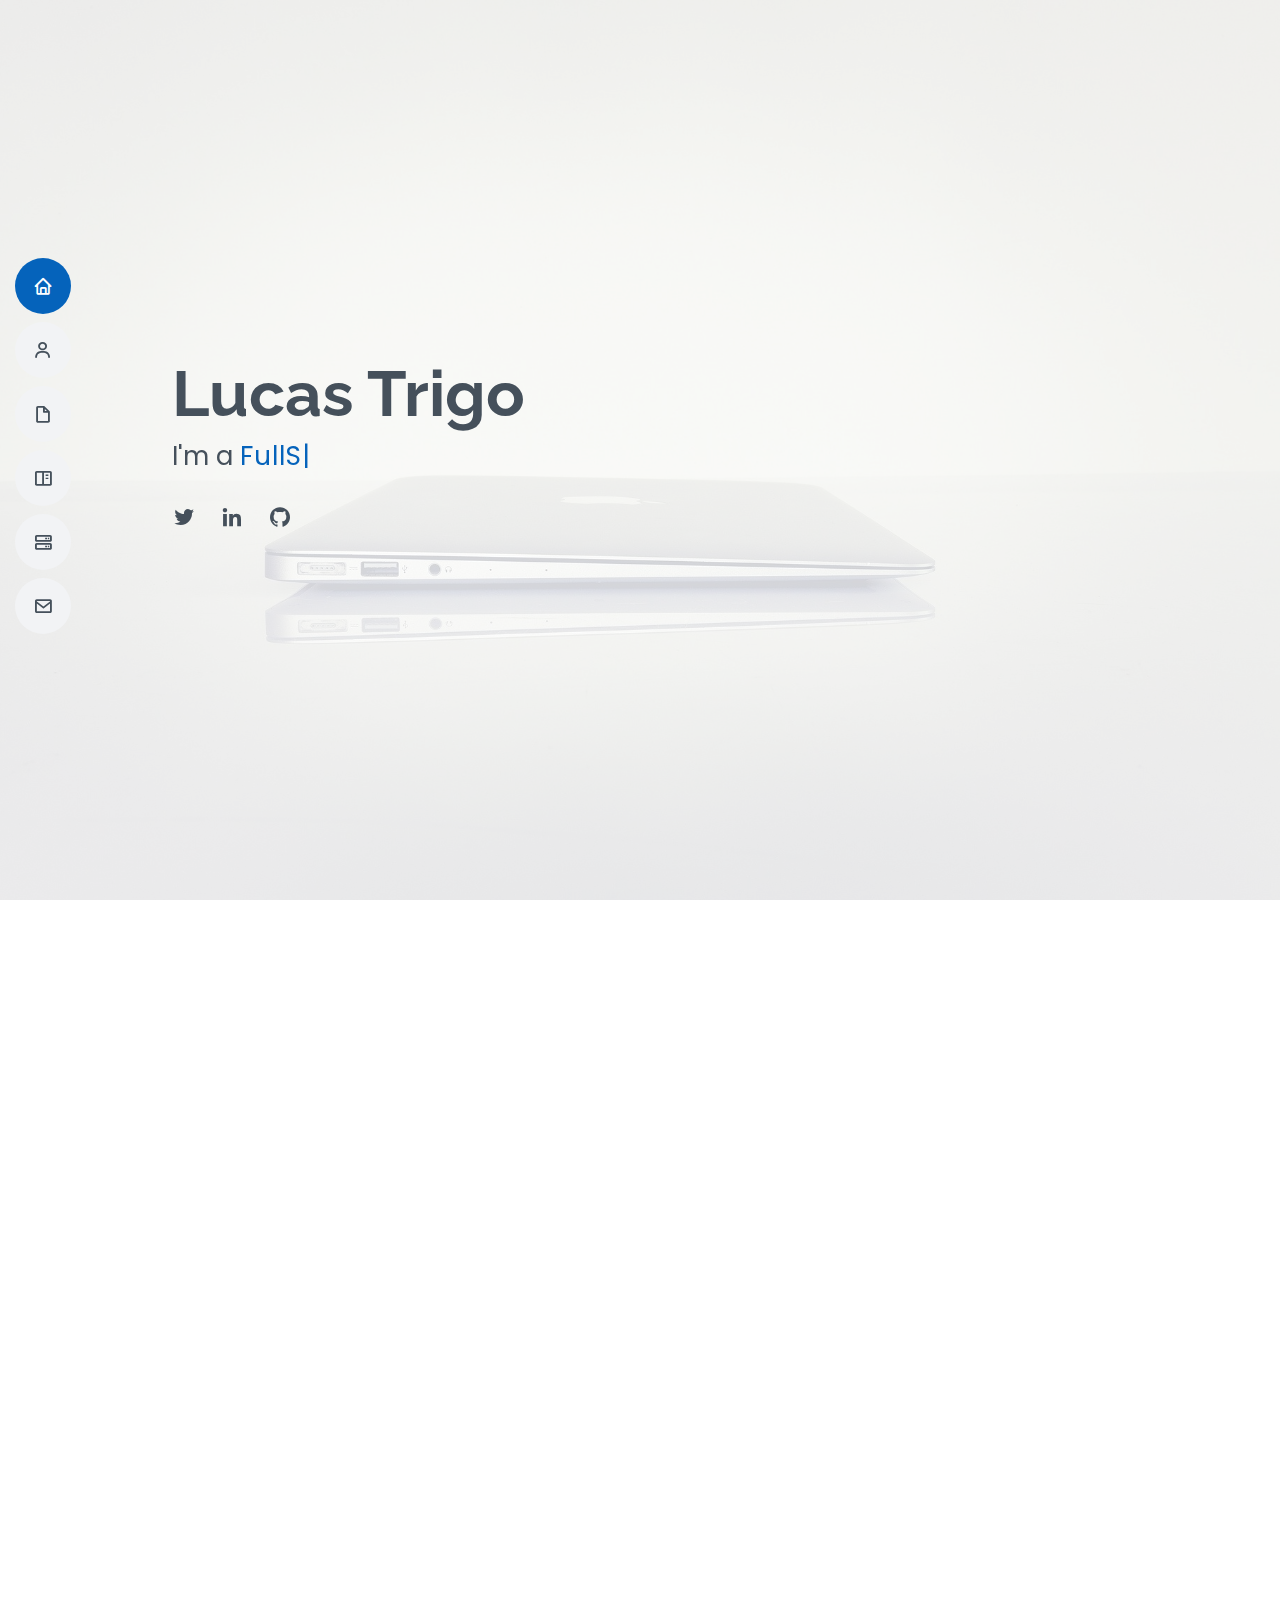
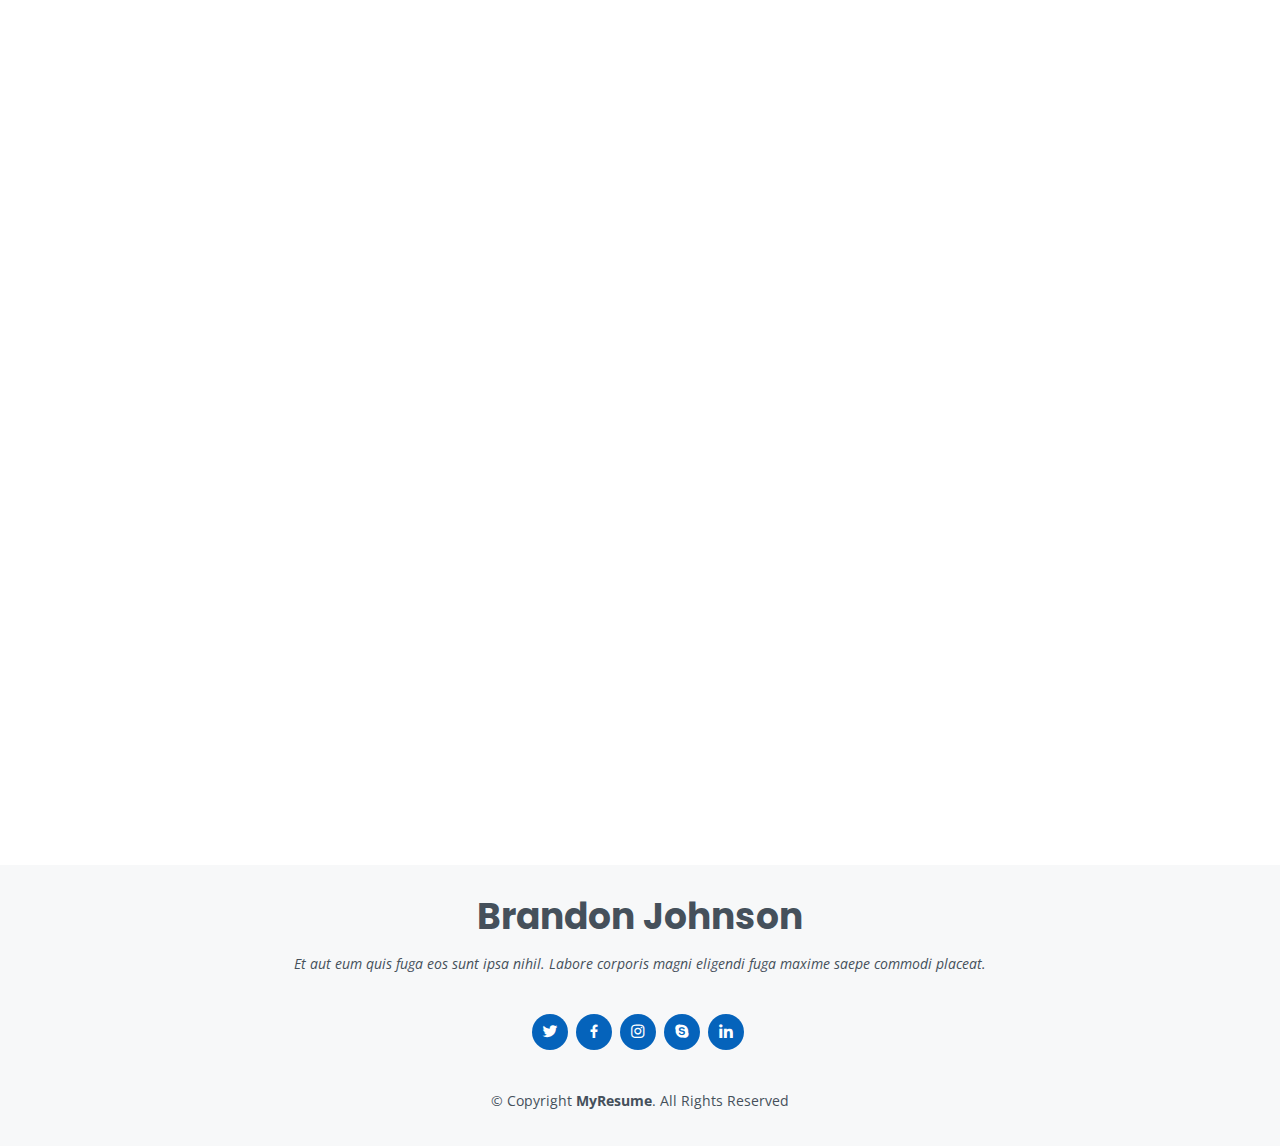
==== index.html @ ef013d35 "Updated skills section" ====
<!DOCTYPE html>
<html lang="en">

<head>
  <meta charset="utf-8">
  <meta content="width=device-width, initial-scale=1.0" name="viewport">

  <title>Lucas Trigo</title>
  <meta content="" name="description">
  <meta content="" name="keywords">

  <!-- Favicons -->
  <link href="assets/img/logito.ico" rel="icon">
  <link href="assets/img/apple-touch-icon.png" rel="apple-touch-icon">

  <!-- Google Fonts -->
  <link href="https://fonts.googleapis.com/css?family=Open+Sans:300,300i,400,400i,600,600i,700,700i|Raleway:300,300i,400,400i,500,500i,600,600i,700,700i|Poppins:300,300i,400,400i,500,500i,600,600i,700,700i" rel="stylesheet">

  <!-- Vendor CSS Files -->
  <link href="assets/vendor/aos/aos.css" rel="stylesheet">
  <link href="assets/vendor/bootstrap/css/bootstrap.min.css" rel="stylesheet">
  <link href="assets/vendor/bootstrap-icons/bootstrap-icons.css" rel="stylesheet">
  <link href="assets/vendor/boxicons/css/boxicons.min.css" rel="stylesheet">
  <link href="assets/vendor/glightbox/css/glightbox.min.css" rel="stylesheet">
  <link href="assets/vendor/swiper/swiper-bundle.min.css" rel="stylesheet">

  <!-- Main CSS File -->
  <link href="assets/css/style.css" rel="stylesheet">

</head>

<body>

  <!-- ======= Mobile nav toggle button ======= -->
  <!-- <button type="button" class="mobile-nav-toggle d-xl-none"><i class="bi bi-list mobile-nav-toggle"></i></button> -->
  <i class="bi bi-list mobile-nav-toggle d-xl-none"></i>
  <!-- ======= Header ======= -->
  <header id="header" class="d-flex flex-column justify-content-center">

    <nav id="navbar" class="navbar nav-menu">
      <ul>
        <li><a href="#hero" class="nav-link scrollto active"><i class="bx bx-home"></i> <span>Home</span></a></li>
        <li><a href="#about" class="nav-link scrollto"><i class="bx bx-user"></i> <span>About</span></a></li>
        <li><a href="#resume" class="nav-link scrollto"><i class="bx bx-file-blank"></i> <span>Resume</span></a></li>
        <li><a href="#portfolio" class="nav-link scrollto"><i class="bx bx-book-content"></i> <span>Portfolio</span></a></li>
        <li><a href="#services" class="nav-link scrollto"><i class="bx bx-server"></i> <span>Services</span></a></li>
        <li><a href="#contact" class="nav-link scrollto"><i class="bx bx-envelope"></i> <span>Contact</span></a></li>
      </ul>
    </nav><!-- .nav-menu -->

  </header><!-- End Header -->

  <!-- ======= Hero Section ======= -->
  <section id="hero" class="d-flex flex-column justify-content-center">
    <div class="container" data-aos="zoom-in" data-aos-delay="100">
      <h1>Lucas Trigo</h1>
      <p>I'm a <span class="typed" data-typed-items="FullStack Web Developer"></span></p>
      <div class="social-links">
        <a href="https://twitter.com/Lukeee_98" target="_BLANK" class="twitter"><i class="bx bxl-twitter"></i></a>
        <a href="https://www.linkedin.com/in/mrlucastrigo/" target="_BLANK" class="linkedin"><i class="bx bxl-linkedin"></i></a>
        <a href="https://github.com/LucasETrigo/" target="_BLANK" class="github"><i class="bx bxl-github"></i></a>
      </div>
    </div>
  </section><!-- End Hero -->

  <main id="main">

    <!-- ======= About Section ======= -->
    <section id="about" class="about">
      <div class="container" data-aos="fade-up">

        <div class="section-title">
          <h2>About</h2>
          <p>I design and build modern websites to enhance application performance using React, JavaScript, Node.js and much more.</p>
        </div>

        <div class="row">
          <div class="col-lg-4">
            <img src="assets/img/profile.jpg" class="img-fluid" alt="">
          </div>
          <div class="col-lg-8 pt-4 pt-lg-0 content">
            <h3>FullStack Web Developer.</h3>
            <p class="fst-italic">
              I use the latest web design technologies to make your website or app stand out.
            </p>
            <div class="row">
              <div class="col-lg-6">
                <ul>
                  <li><i class="bi bi-chevron-right"></i> <strong>Website:</strong> <a href="https://www.lucastrigo.com" target="_BLANK">www.lucastrigo.com</a></li>
                  <li><i class="bi bi-chevron-right"></i> <strong>City:</strong> <span>Rosario, Argentina</span></li>
                </ul>
              </div>
              <div class="col-lg-6">
                <ul>
                  <li><i class="bi bi-chevron-right"></i> <strong>Email:</strong> <span>lucasetrigo@gmail.com</span></li>
                  <li><i class="bi bi-chevron-right"></i> <strong>Freelance:</strong> <span>Available</span></li>
                </ul>
              </div>
            </div>
            <p>
              I am a full stack developer with a lot of passion for finding and creating logical yet creative solutions to complex problems. <br>
              I'm able to leverage my existing skills and expertise to solve challenging problems.
            </p>
            <p>
              Passionate about technology and always looking for new challenges. 
            </p>
            <p>
              Knowledge of network and server administration.
            </p>
          </div>
        </div>

      </div>
    </section><!-- End About Section -->

    <!-- ======= Skills Section ======= -->
    <section id="skills" class="skills">
      <div class="container" data-aos="fade-up">

        <div class="section-title">
          <h2>Skills</h2>
          <p>
            These are the technologies I use on a day to day basis
          </p>
        </div>

        <div class="row">

          <div class="col-lg-4 col-md-6">
            <div class="count-box">
              <img src="assets/img/skills/html5.png" class="skill-indiv" />
              <h4>HTML</h4>
              <p>
                I'm able to translate mock-ups into semantic HTML. <br>
                I am familiar with working with designers that use technologies like Figma.
              </p>
            </div>
          </div>

          <div class="col-lg-4 col-md-6 mt-5 mt-md-0">
            <div class="count-box">
              <img src="assets/img/skills/css3.png" class="skill-indiv" />
              <h4>CSS</h4>
              <p>
                Using CSS to improve the customer experience. <br>
                I'm familiar with Sass and CSS in JS, which lets me build these experiences efficiently in my codebase.
              </p>
            </div>
          </div>

          <div class="col-lg-4 col-md-6 mt-5 mt-lg-0">
            <div class="count-box">
              <img src="assets/img/skills/js.png" class="skill-indiv" />
              <h4>JavaScript</h4>
              <p>
                I spend most of my hours writing ES6 JavaScript. <br>
                I'm accustomed to writing both static & dynamic websites with it.
              </p>
            </div>
          </div>

          <div class="col-lg-4 col-md-6 mt-5 mt-lg-0">
            <div class="count-box">
              <img src="assets/img/skills/react.png" class="skill-indiv" />
              <h4>React</h4>
              <p>
                I use React.Js framework to build frontend applications. <br>
                Firebase, Virual DOM.
              </p>
            </div>
          </div>

          <div class="col-lg-4 col-md-6 mt-5 mt-lg-0">
            <div class="count-box">
              <img src="assets/img/skills/nodejs.png" class="skill-indiv" />
              <h4>Node.Js</h4>
              <p>
                Able to build backend APIs using Node.js and Express.
                I'm able to build services that rely on a database and authentication.
              </p>
            </div>
          </div>

          <div class="col-lg-4 col-md-6 mt-5 mt-lg-0">
            <div class="count-box">
              <img src="assets/img/skills/sql.png" class="skill-indiv" />
              <h4>SQL & NoSQL</h4>
              <p>
                Able to work with SQL & NoSQL data management efficiently, agilely and with great ease of scalability.
              </p>
            </div>
          </div>

        </div>

      </div>
    </section><!-- End Facts Section -->

    <!-- ======= Skills Section ======= -->
    <section id="skills" class="skills section-bg">
      <div class="container" data-aos="fade-up">

        <div class="section-title">
          <h2>Skills</h2>
          <p>Magnam dolores commodi suscipit. Necessitatibus eius consequatur ex aliquid fuga eum quidem. Sit sint consectetur velit. Quisquam quos quisquam cupiditate. Et nemo qui impedit suscipit alias ea. Quia fugiat sit in iste officiis commodi quidem hic quas.</p>
        </div>

        <div class="row skills-content">

          <div class="col-lg-6">

            <div class="progress">
              <span class="skill">HTML <i class="val">100%</i></span>
              <div class="progress-bar-wrap">
                <div class="progress-bar" role="progressbar" aria-valuenow="100" aria-valuemin="0" aria-valuemax="100"></div>
              </div>
            </div>

            <div class="progress">
              <span class="skill">CSS <i class="val">90%</i></span>
              <div class="progress-bar-wrap">
                <div class="progress-bar" role="progressbar" aria-valuenow="90" aria-valuemin="0" aria-valuemax="100"></div>
              </div>
            </div>

            <div class="progress">
              <span class="skill">JavaScript <i class="val">75%</i></span>
              <div class="progress-bar-wrap">
                <div class="progress-bar" role="progressbar" aria-valuenow="75" aria-valuemin="0" aria-valuemax="100"></div>
              </div>
            </div>

          </div>

          <div class="col-lg-6">

            <div class="progress">
              <span class="skill">PHP <i class="val">80%</i></span>
              <div class="progress-bar-wrap">
                <div class="progress-bar" role="progressbar" aria-valuenow="80" aria-valuemin="0" aria-valuemax="100"></div>
              </div>
            </div>

            <div class="progress">
              <span class="skill">WordPress/CMS <i class="val">90%</i></span>
              <div class="progress-bar-wrap">
                <div class="progress-bar" role="progressbar" aria-valuenow="90" aria-valuemin="0" aria-valuemax="100"></div>
              </div>
            </div>

            <div class="progress">
              <span class="skill">Photoshop <i class="val">55%</i></span>
              <div class="progress-bar-wrap">
                <div class="progress-bar" role="progressbar" aria-valuenow="55" aria-valuemin="0" aria-valuemax="100"></div>
              </div>
            </div>

          </div>

        </div>

      </div>
    </section><!-- End Skills Section -->

    <!-- ======= Resume Section ======= -->
    <section id="resume" class="resume">
      <div class="container" data-aos="fade-up">

        <div class="section-title">
          <h2>Resume</h2>
          <p>Magnam dolores commodi suscipit. Necessitatibus eius consequatur ex aliquid fuga eum quidem. Sit sint consectetur velit. Quisquam quos quisquam cupiditate. Et nemo qui impedit suscipit alias ea. Quia fugiat sit in iste officiis commodi quidem hic quas.</p>
        </div>

        <div class="row">
          <div class="col-lg-6">
            <h3 class="resume-title">Sumary</h3>
            <div class="resume-item pb-0">
              <h4>Brandon Johnson</h4>
              <p><em>Innovative and deadline-driven Graphic Designer with 3+ years of experience designing and developing user-centered digital/print marketing material from initial concept to final, polished deliverable.</em></p>
              <ul>
                <li>Portland par 127,Orlando, FL</li>
                <li>(123) 456-7891</li>
                <li>alice.barkley@example.com</li>
              </ul>
            </div>

            <h3 class="resume-title">Education</h3>
            <div class="resume-item">
              <h4>Master of Fine Arts &amp; Graphic Design</h4>
              <h5>2015 - 2016</h5>
              <p><em>Rochester Institute of Technology, Rochester, NY</em></p>
              <p>Qui deserunt veniam. Et sed aliquam labore tempore sed quisquam iusto autem sit. Ea vero voluptatum qui ut dignissimos deleniti nerada porti sand markend</p>
            </div>
            <div class="resume-item">
              <h4>Bachelor of Fine Arts &amp; Graphic Design</h4>
              <h5>2010 - 2014</h5>
              <p><em>Rochester Institute of Technology, Rochester, NY</em></p>
              <p>Quia nobis sequi est occaecati aut. Repudiandae et iusto quae reiciendis et quis Eius vel ratione eius unde vitae rerum voluptates asperiores voluptatem Earum molestiae consequatur neque etlon sader mart dila</p>
            </div>
          </div>
          <div class="col-lg-6">
            <h3 class="resume-title">Professional Experience</h3>
            <div class="resume-item">
              <h4>Senior graphic design specialist</h4>
              <h5>2019 - Present</h5>
              <p><em>Experion, New York, NY </em></p>
              <ul>
                <li>Lead in the design, development, and implementation of the graphic, layout, and production communication materials</li>
                <li>Delegate tasks to the 7 members of the design team and provide counsel on all aspects of the project. </li>
                <li>Supervise the assessment of all graphic materials in order to ensure quality and accuracy of the design</li>
                <li>Oversee the efficient use of production project budgets ranging from $2,000 - $25,000</li>
              </ul>
            </div>
            <div class="resume-item">
              <h4>Graphic design specialist</h4>
              <h5>2017 - 2018</h5>
              <p><em>Stepping Stone Advertising, New York, NY</em></p>
              <ul>
                <li>Developed numerous marketing programs (logos, brochures,infographics, presentations, and advertisements).</li>
                <li>Managed up to 5 projects or tasks at a given time while under pressure</li>
                <li>Recommended and consulted with clients on the most appropriate graphic design</li>
                <li>Created 4+ design presentations and proposals a month for clients and account managers</li>
              </ul>
            </div>
          </div>
        </div>

      </div>
    </section><!-- End Resume Section -->

    <!-- ======= Portfolio Section ======= -->
    <section id="portfolio" class="portfolio section-bg">
      <div class="container" data-aos="fade-up">

        <div class="section-title">
          <h2>Portfolio</h2>
          <p>Magnam dolores commodi suscipit. Necessitatibus eius consequatur ex aliquid fuga eum quidem. Sit sint consectetur velit. Quisquam quos quisquam cupiditate. Et nemo qui impedit suscipit alias ea. Quia fugiat sit in iste officiis commodi quidem hic quas.</p>
        </div>

        <div class="row">
          <div class="col-lg-12 d-flex justify-content-center" data-aos="fade-up" data-aos-delay="100">
            <ul id="portfolio-flters">
              <li data-filter="*" class="filter-active">All</li>
              <li data-filter=".filter-app">App</li>
              <li data-filter=".filter-card">Card</li>
              <li data-filter=".filter-web">Web</li>
            </ul>
          </div>
        </div>

        <div class="row portfolio-container" data-aos="fade-up" data-aos-delay="200">

          <div class="col-lg-4 col-md-6 portfolio-item filter-app">
            <div class="portfolio-wrap">
              <img src="assets/img/portfolio/portfolio-1.jpg" class="img-fluid" alt="">
              <div class="portfolio-info">
                <h4>App 1</h4>
                <p>App</p>
                <div class="portfolio-links">
                  <a href="assets/img/portfolio/portfolio-1.jpg" data-gallery="portfolioGallery" class="portfolio-lightbox" title="App 1"><i class="bx bx-plus"></i></a>
                  <a href="portfolio-details.html" class="portfolio-details-lightbox" data-glightbox="type: external" title="Portfolio Details"><i class="bx bx-link"></i></a>
                </div>
              </div>
            </div>
          </div>

          <div class="col-lg-4 col-md-6 portfolio-item filter-web">
            <div class="portfolio-wrap">
              <img src="assets/img/portfolio/portfolio-2.jpg" class="img-fluid" alt="">
              <div class="portfolio-info">
                <h4>Web 3</h4>
                <p>Web</p>
                <div class="portfolio-links">
                  <a href="assets/img/portfolio/portfolio-2.jpg" data-gallery="portfolioGallery" class="portfolio-lightbox" title="Web 3"><i class="bx bx-plus"></i></a>
                  <a href="portfolio-details.html" class="portfolio-details-lightbox" data-glightbox="type: external" title="Portfolio Details"><i class="bx bx-link"></i></a>
                </div>
              </div>
            </div>
          </div>

          <div class="col-lg-4 col-md-6 portfolio-item filter-app">
            <div class="portfolio-wrap">
              <img src="assets/img/portfolio/portfolio-3.jpg" class="img-fluid" alt="">
              <div class="portfolio-info">
                <h4>App 2</h4>
                <p>App</p>
                <div class="portfolio-links">
                  <a href="assets/img/portfolio/portfolio-3.jpg" data-gallery="portfolioGallery" class="portfolio-lightbox" title="App 2"><i class="bx bx-plus"></i></a>
                  <a href="portfolio-details.html" class="portfolio-details-lightbox" data-glightbox="type: external" title="Portfolio Details"><i class="bx bx-link"></i></a>
                </div>
              </div>
            </div>
          </div>

          <div class="col-lg-4 col-md-6 portfolio-item filter-card">
            <div class="portfolio-wrap">
              <img src="assets/img/portfolio/portfolio-4.jpg" class="img-fluid" alt="">
              <div class="portfolio-info">
                <h4>Card 2</h4>
                <p>Card</p>
                <div class="portfolio-links">
                  <a href="assets/img/portfolio/portfolio-4.jpg" data-gallery="portfolioGallery" class="portfolio-lightbox" title="Card 2"><i class="bx bx-plus"></i></a>
                  <a href="portfolio-details.html" class="portfolio-details-lightbox" data-glightbox="type: external" title="Portfolio Details"><i class="bx bx-link"></i></a>
                </div>
              </div>
            </div>
          </div>

          <div class="col-lg-4 col-md-6 portfolio-item filter-web">
            <div class="portfolio-wrap">
              <img src="assets/img/portfolio/portfolio-5.jpg" class="img-fluid" alt="">
              <div class="portfolio-info">
                <h4>Web 2</h4>
                <p>Web</p>
                <div class="portfolio-links">
                  <a href="assets/img/portfolio/portfolio-5.jpg" data-gallery="portfolioGallery" class="portfolio-lightbox" title="Web 2"><i class="bx bx-plus"></i></a>
                  <a href="portfolio-details.html" class="portfolio-details-lightbox" data-glightbox="type: external" title="Portfolio Details"><i class="bx bx-link"></i></a>
                </div>
              </div>
            </div>
          </div>

          <div class="col-lg-4 col-md-6 portfolio-item filter-app">
            <div class="portfolio-wrap">
              <img src="assets/img/portfolio/portfolio-6.jpg" class="img-fluid" alt="">
              <div class="portfolio-info">
                <h4>App 3</h4>
                <p>App</p>
                <div class="portfolio-links">
                  <a href="assets/img/portfolio/portfolio-6.jpg" data-gallery="portfolioGallery" class="portfolio-lightbox" title="App 3"><i class="bx bx-plus"></i></a>
                  <a href="portfolio-details.html" class="portfolio-details-lightbox" data-glightbox="type: external" title="Portfolio Details"><i class="bx bx-link"></i></a>
                </div>
              </div>
            </div>
          </div>

          <div class="col-lg-4 col-md-6 portfolio-item filter-card">
            <div class="portfolio-wrap">
              <img src="assets/img/portfolio/portfolio-7.jpg" class="img-fluid" alt="">
              <div class="portfolio-info">
                <h4>Card 1</h4>
                <p>Card</p>
                <div class="portfolio-links">
                  <a href="assets/img/portfolio/portfolio-7.jpg" data-gallery="portfolioGallery" class="portfolio-lightbox" title="Card 1"><i class="bx bx-plus"></i></a>
                  <a href="portfolio-details.html" class="portfolio-details-lightbox" data-glightbox="type: external" title="Portfolio Details"><i class="bx bx-link"></i></a>
                </div>
              </div>
            </div>
          </div>

          <div class="col-lg-4 col-md-6 portfolio-item filter-card">
            <div class="portfolio-wrap">
              <img src="assets/img/portfolio/portfolio-8.jpg" class="img-fluid" alt="">
              <div class="portfolio-info">
                <h4>Card 3</h4>
                <p>Card</p>
                <div class="portfolio-links">
                  <a href="assets/img/portfolio/portfolio-8.jpg" data-gallery="portfolioGallery" class="portfolio-lightbox" title="Card 3"><i class="bx bx-plus"></i></a>
                  <a href="portfolio-details.html" class="portfolio-details-lightbox" data-glightbox="type: external" title="Portfolio Details"><i class="bx bx-link"></i></a>
                </div>
              </div>
            </div>
          </div>

          <div class="col-lg-4 col-md-6 portfolio-item filter-web">
            <div class="portfolio-wrap">
              <img src="assets/img/portfolio/portfolio-9.jpg" class="img-fluid" alt="">
              <div class="portfolio-info">
                <h4>Web 3</h4>
                <p>Web</p>
                <div class="portfolio-links">
                  <a href="assets/img/portfolio/portfolio-9.jpg" data-gallery="portfolioGallery" class="portfolio-lightbox" title="Web 3"><i class="bx bx-plus"></i></a>
                  <a href="portfolio-details.html" class="portfolio-details-lightbox" data-glightbox="type: external" title="Portfolio Details"><i class="bx bx-link"></i></a>
                </div>
              </div>
            </div>
          </div>

        </div>

      </div>
    </section><!-- End Portfolio Section -->

    <!-- ======= Services Section ======= -->
    <section id="services" class="services">
      <div class="container" data-aos="fade-up">

        <div class="section-title">
          <h2>Services</h2>
          <p>Magnam dolores commodi suscipit. Necessitatibus eius consequatur ex aliquid fuga eum quidem. Sit sint consectetur velit. Quisquam quos quisquam cupiditate. Et nemo qui impedit suscipit alias ea. Quia fugiat sit in iste officiis commodi quidem hic quas.</p>
        </div>

        <div class="row">

          <div class="col-lg-4 col-md-6 d-flex align-items-stretch" data-aos="zoom-in" data-aos-delay="100">
            <div class="icon-box iconbox-blue">
              <div class="icon">
                <svg width="100" height="100" viewBox="0 0 600 600" xmlns="http://www.w3.org/2000/svg">
                  <path stroke="none" stroke-width="0" fill="#f5f5f5" d="M300,521.0016835830174C376.1290562159157,517.8887921683347,466.0731472004068,529.7835943286574,510.70327084640275,468.03025145048787C554.3714126377745,407.6079735673963,508.03601936045806,328.9844924480964,491.2728898941984,256.3432110539036C474.5976632858925,184.082847569629,479.9380746630129,96.60480741107993,416.23090153303,58.64404602377083C348.86323505073057,18.502131276798302,261.93793281208167,40.57373210992963,193.5410806939664,78.93577620505333C130.42746243093433,114.334589627462,98.30271207620316,179.96522072025542,76.75703585869454,249.04625023123273C51.97151888228291,328.5150500222984,13.704378332031375,421.85034740162234,66.52175969318436,486.19268352777647C119.04800174914682,550.1803526380478,217.28368757567262,524.383925680826,300,521.0016835830174"></path>
                </svg>
                <i class="bx bxl-dribbble"></i>
              </div>
              <h4><a href="">Lorem Ipsum</a></h4>
              <p>Voluptatum deleniti atque corrupti quos dolores et quas molestias excepturi</p>
            </div>
          </div>

          <div class="col-lg-4 col-md-6 d-flex align-items-stretch mt-4 mt-md-0" data-aos="zoom-in" data-aos-delay="200">
            <div class="icon-box iconbox-orange ">
              <div class="icon">
                <svg width="100" height="100" viewBox="0 0 600 600" xmlns="http://www.w3.org/2000/svg">
                  <path stroke="none" stroke-width="0" fill="#f5f5f5" d="M300,582.0697525312426C382.5290701553225,586.8405444964366,449.9789794690241,525.3245884688669,502.5850820975895,461.55621195738473C556.606425686781,396.0723002908107,615.8543463187945,314.28637112970534,586.6730223649479,234.56875336149918C558.9533121215079,158.8439757836574,454.9685369536778,164.00468322053177,381.49747125262974,130.76875717737553C312.15926192815925,99.40240125094834,248.97055460311594,18.661163978235184,179.8680185752513,50.54337015887873C110.5421016452524,82.52863877960104,119.82277516462835,180.83849132639028,109.12597500060166,256.43424936330496C100.08760227029461,320.3096726198365,92.17705696193138,384.0621239912766,124.79988738764834,439.7174275375508C164.83382741302287,508.01625554203684,220.96474134820875,577.5009287672846,300,582.0697525312426"></path>
                </svg>
                <i class="bx bx-file"></i>
              </div>
              <h4><a href="">Sed Perspiciatis</a></h4>
              <p>Duis aute irure dolor in reprehenderit in voluptate velit esse cillum dolore</p>
            </div>
          </div>

          <div class="col-lg-4 col-md-6 d-flex align-items-stretch mt-4 mt-lg-0" data-aos="zoom-in" data-aos-delay="300">
            <div class="icon-box iconbox-pink">
              <div class="icon">
                <svg width="100" height="100" viewBox="0 0 600 600" xmlns="http://www.w3.org/2000/svg">
                  <path stroke="none" stroke-width="0" fill="#f5f5f5" d="M300,541.5067337569781C382.14930387511276,545.0595476570109,479.8736841581634,548.3450877840088,526.4010558755058,480.5488172755941C571.5218469581645,414.80211281144784,517.5187510058486,332.0715597781072,496.52539010469104,255.14436215662573C477.37192572678356,184.95920475031193,473.57363656557914,105.61284051026155,413.0603344069578,65.22779650032875C343.27470386102294,18.654635553484475,251.2091493199835,5.337323636656869,175.0934190732945,40.62881213300186C97.87086631185822,76.43348514350839,51.98124368387456,156.15599469081315,36.44837278890362,239.84606092416172C21.716077023791087,319.22268207091537,43.775223500013084,401.1760424656574,96.891909868211,461.97329694683043C147.22146801428983,519.5804099606455,223.5754009179313,538.201503339737,300,541.5067337569781"></path>
                </svg>
                <i class="bx bx-tachometer"></i>
              </div>
              <h4><a href="">Magni Dolores</a></h4>
              <p>Excepteur sint occaecat cupidatat non proident, sunt in culpa qui officia</p>
            </div>
          </div>

          <div class="col-lg-4 col-md-6 d-flex align-items-stretch mt-4" data-aos="zoom-in" data-aos-delay="100">
            <div class="icon-box iconbox-yellow">
              <div class="icon">
                <svg width="100" height="100" viewBox="0 0 600 600" xmlns="http://www.w3.org/2000/svg">
                  <path stroke="none" stroke-width="0" fill="#f5f5f5" d="M300,503.46388370962813C374.79870501325706,506.71871716319447,464.8034551963731,527.1746412648533,510.4981551193396,467.86667711651364C555.9287308511215,408.9015244558933,512.6030010748507,327.5744911775523,490.211057578863,256.5855673507754C471.097692560561,195.9906835881958,447.69079081568157,138.11976852964426,395.19560036434837,102.3242989838813C329.3053358748298,57.3949838291264,248.02791733380457,8.279543830951368,175.87071277845988,42.242879143198664C103.41431057327972,76.34704239035025,93.79494320519305,170.9812938413882,81.28167332365135,250.07896920659033C70.17666984294237,320.27484674793965,64.84698225790005,396.69656628748305,111.28512138212992,450.4950937839243C156.20124167950087,502.5303643271138,231.32542653798444,500.4755392045468,300,503.46388370962813"></path>
                </svg>
                <i class="bx bx-layer"></i>
              </div>
              <h4><a href="">Nemo Enim</a></h4>
              <p>At vero eos et accusamus et iusto odio dignissimos ducimus qui blanditiis</p>
            </div>
          </div>

          <div class="col-lg-4 col-md-6 d-flex align-items-stretch mt-4" data-aos="zoom-in" data-aos-delay="200">
            <div class="icon-box iconbox-red">
              <div class="icon">
                <svg width="100" height="100" viewBox="0 0 600 600" xmlns="http://www.w3.org/2000/svg">
                  <path stroke="none" stroke-width="0" fill="#f5f5f5" d="M300,532.3542879108572C369.38199826031484,532.3153073249985,429.10787420159085,491.63046689027357,474.5244479745417,439.17860296908856C522.8885846962883,383.3225815378663,569.1668002868075,314.3205725914397,550.7432151929288,242.7694973846089C532.6665558377875,172.5657663291529,456.2379748765914,142.6223662098291,390.3689995646985,112.34683881706744C326.66090330228417,83.06452184765237,258.84405631176094,53.51806209861945,193.32584062364296,78.48882559362697C121.61183558270385,105.82097193414197,62.805066853699245,167.19869350419734,48.57481801355237,242.6138429142374C34.843463184063346,315.3850353017275,76.69343916112496,383.4422959591041,125.22947124332185,439.3748458443577C170.7312796277747,491.8107796887764,230.57421082200815,532.3932930995766,300,532.3542879108572"></path>
                </svg>
                <i class="bx bx-slideshow"></i>
              </div>
              <h4><a href="">Dele Cardo</a></h4>
              <p>Quis consequatur saepe eligendi voluptatem consequatur dolor consequuntur</p>
            </div>
          </div>

          <div class="col-lg-4 col-md-6 d-flex align-items-stretch mt-4" data-aos="zoom-in" data-aos-delay="300">
            <div class="icon-box iconbox-teal">
              <div class="icon">
                <svg width="100" height="100" viewBox="0 0 600 600" xmlns="http://www.w3.org/2000/svg">
                  <path stroke="none" stroke-width="0" fill="#f5f5f5" d="M300,566.797414625762C385.7384707136149,576.1784315230908,478.7894351017131,552.8928747891023,531.9192734346935,484.94944893311C584.6109503024035,417.5663521118492,582.489472248146,322.67544863468447,553.9536738515405,242.03673114598146C529.1557734026468,171.96086150256528,465.24506316201064,127.66468636344209,395.9583748389544,100.7403814666027C334.2173773831606,76.7482773500951,269.4350130405921,84.62216499799875,207.1952322260088,107.2889140133804C132.92018162631612,134.33871894543012,41.79353780512637,160.00259165414826,22.644507872594943,236.69541883565114C3.319112789854554,314.0945973066697,72.72355303640163,379.243833228382,124.04198916343866,440.3218312028393C172.9286146004772,498.5055451809895,224.45579914871206,558.5317968840102,300,566.797414625762"></path>
                </svg>
                <i class="bx bx-arch"></i>
              </div>
              <h4><a href="">Divera Don</a></h4>
              <p>Modi nostrum vel laborum. Porro fugit error sit minus sapiente sit aspernatur</p>
            </div>
          </div>

        </div>

      </div>
    </section><!-- End Services Section -->

    <!-- ======= Testimonials Section ======= -->
    <section id="testimonials" class="testimonials section-bg">
      <div class="container" data-aos="fade-up">

        <div class="section-title">
          <h2>Testimonials</h2>
        </div>

        <div class="testimonials-slider swiper" data-aos="fade-up" data-aos-delay="100">
          <div class="swiper-wrapper">

            <div class="swiper-slide">
              <div class="testimonial-item">
                <img src="assets/img/testimonials/testimonials-1.jpg" class="testimonial-img" alt="">
                <h3>Saul Goodman</h3>
                <h4>Ceo &amp; Founder</h4>
                <p>
                  <i class="bx bxs-quote-alt-left quote-icon-left"></i>
                  Proin iaculis purus consequat sem cure digni ssim donec porttitora entum suscipit rhoncus. Accusantium quam, ultricies eget id, aliquam eget nibh et. Maecen aliquam, risus at semper.
                  <i class="bx bxs-quote-alt-right quote-icon-right"></i>
                </p>
              </div>
            </div><!-- End testimonial item -->

            <div class="swiper-slide">
              <div class="testimonial-item">
                <img src="assets/img/testimonials/testimonials-2.jpg" class="testimonial-img" alt="">
                <h3>Sara Wilsson</h3>
                <h4>Designer</h4>
                <p>
                  <i class="bx bxs-quote-alt-left quote-icon-left"></i>
                  Export tempor illum tamen malis malis eram quae irure esse labore quem cillum quid cillum eram malis quorum velit fore eram velit sunt aliqua noster fugiat irure amet legam anim culpa.
                  <i class="bx bxs-quote-alt-right quote-icon-right"></i>
                </p>
              </div>
            </div><!-- End testimonial item -->

            <div class="swiper-slide">
              <div class="testimonial-item">
                <img src="assets/img/testimonials/testimonials-3.jpg" class="testimonial-img" alt="">
                <h3>Jena Karlis</h3>
                <h4>Store Owner</h4>
                <p>
                  <i class="bx bxs-quote-alt-left quote-icon-left"></i>
                  Enim nisi quem export duis labore cillum quae magna enim sint quorum nulla quem veniam duis minim tempor labore quem eram duis noster aute amet eram fore quis sint minim.
                  <i class="bx bxs-quote-alt-right quote-icon-right"></i>
                </p>
              </div>
            </div><!-- End testimonial item -->

            <div class="swiper-slide">
              <div class="testimonial-item">
                <img src="assets/img/testimonials/testimonials-4.jpg" class="testimonial-img" alt="">
                <h3>Matt Brandon</h3>
                <h4>Freelancer</h4>
                <p>
                  <i class="bx bxs-quote-alt-left quote-icon-left"></i>
                  Fugiat enim eram quae cillum dolore dolor amet nulla culpa multos export minim fugiat minim velit minim dolor enim duis veniam ipsum anim magna sunt elit fore quem dolore labore illum veniam.
                  <i class="bx bxs-quote-alt-right quote-icon-right"></i>
                </p>
              </div>
            </div><!-- End testimonial item -->

            <div class="swiper-slide">
              <div class="testimonial-item">
                <img src="assets/img/testimonials/testimonials-5.jpg" class="testimonial-img" alt="">
                <h3>John Larson</h3>
                <h4>Entrepreneur</h4>
                <p>
                  <i class="bx bxs-quote-alt-left quote-icon-left"></i>
                  Quis quorum aliqua sint quem legam fore sunt eram irure aliqua veniam tempor noster veniam enim culpa labore duis sunt culpa nulla illum cillum fugiat legam esse veniam culpa fore nisi cillum quid.
                  <i class="bx bxs-quote-alt-right quote-icon-right"></i>
                </p>
              </div>
            </div><!-- End testimonial item -->

          </div>
          <div class="swiper-pagination"></div>
        </div>

      </div>
    </section><!-- End Testimonials Section -->

    <!-- ======= Contact Section ======= -->
    <section id="contact" class="contact">
      <div class="container" data-aos="fade-up">

        <div class="section-title">
          <h2>Contact</h2>
        </div>

        <div class="row mt-1">

          <div class="col-lg-4">
            <div class="info">
              <div class="address">
                <i class="bi bi-geo-alt"></i>
                <h4>Location:</h4>
                <p>A108 Adam Street, New York, NY 535022</p>
              </div>

              <div class="email">
                <i class="bi bi-envelope"></i>
                <h4>Email:</h4>
                <p>info@example.com</p>
              </div>

              <div class="phone">
                <i class="bi bi-phone"></i>
                <h4>Call:</h4>
                <p>+1 5589 55488 55s</p>
              </div>

            </div>

          </div>

          <div class="col-lg-8 mt-5 mt-lg-0">

            <form action="forms/contact.php" method="post" role="form" class="php-email-form">
              <div class="row">
                <div class="col-md-6 form-group">
                  <input type="text" name="name" class="form-control" id="name" placeholder="Your Name" required>
                </div>
                <div class="col-md-6 form-group mt-3 mt-md-0">
                  <input type="email" class="form-control" name="email" id="email" placeholder="Your Email" required>
                </div>
              </div>
              <div class="form-group mt-3">
                <input type="text" class="form-control" name="subject" id="subject" placeholder="Subject" required>
              </div>
              <div class="form-group mt-3">
                <textarea class="form-control" name="message" rows="5" placeholder="Message" required></textarea>
              </div>
              <div class="my-3">
                <div class="loading">Loading</div>
                <div class="error-message"></div>
                <div class="sent-message">Your message has been sent. Thank you!</div>
              </div>
              <div class="text-center"><button type="submit">Send Message</button></div>
            </form>

          </div>

        </div>

      </div>
    </section><!-- End Contact Section -->

  </main><!-- End #main -->

  <!-- ======= Footer ======= -->
  <footer id="footer">
    <div class="container">
      <h3>Brandon Johnson</h3>
      <p>Et aut eum quis fuga eos sunt ipsa nihil. Labore corporis magni eligendi fuga maxime saepe commodi placeat.</p>
      <div class="social-links">
        <a href="#" class="twitter"><i class="bx bxl-twitter"></i></a>
        <a href="#" class="facebook"><i class="bx bxl-facebook"></i></a>
        <a href="#" class="instagram"><i class="bx bxl-instagram"></i></a>
        <a href="#" class="google-plus"><i class="bx bxl-skype"></i></a>
        <a href="#" class="linkedin"><i class="bx bxl-linkedin"></i></a>
      </div>
      <div class="copyright">
        &copy; Copyright <strong><span>MyResume</span></strong>. All Rights Reserved
      </div>
      
    </div>
  </footer><!-- End Footer -->

  <div id="preloader"></div>
  <a href="#" class="back-to-top d-flex align-items-center justify-content-center"><i class="bi bi-arrow-up-short"></i></a>

  <!-- Vendor JS Files -->
  <script src="assets/vendor/purecounter/purecounter.js"></script>
  <script src="assets/vendor/aos/aos.js"></script>
  <script src="assets/vendor/bootstrap/js/bootstrap.bundle.min.js"></script>
  <script src="assets/vendor/glightbox/js/glightbox.min.js"></script>
  <script src="assets/vendor/isotope-layout/isotope.pkgd.min.js"></script>
  <script src="assets/vendor/swiper/swiper-bundle.min.js"></script>
  <script src="assets/vendor/typed.js/typed.min.js"></script>
  <script src="assets/vendor/waypoints/noframework.waypoints.js"></script>
  <script src="assets/vendor/php-email-form/validate.js"></script>

  <!-- Template Main JS File -->
  <script src="assets/js/main.js"></script>

</body>

</html>
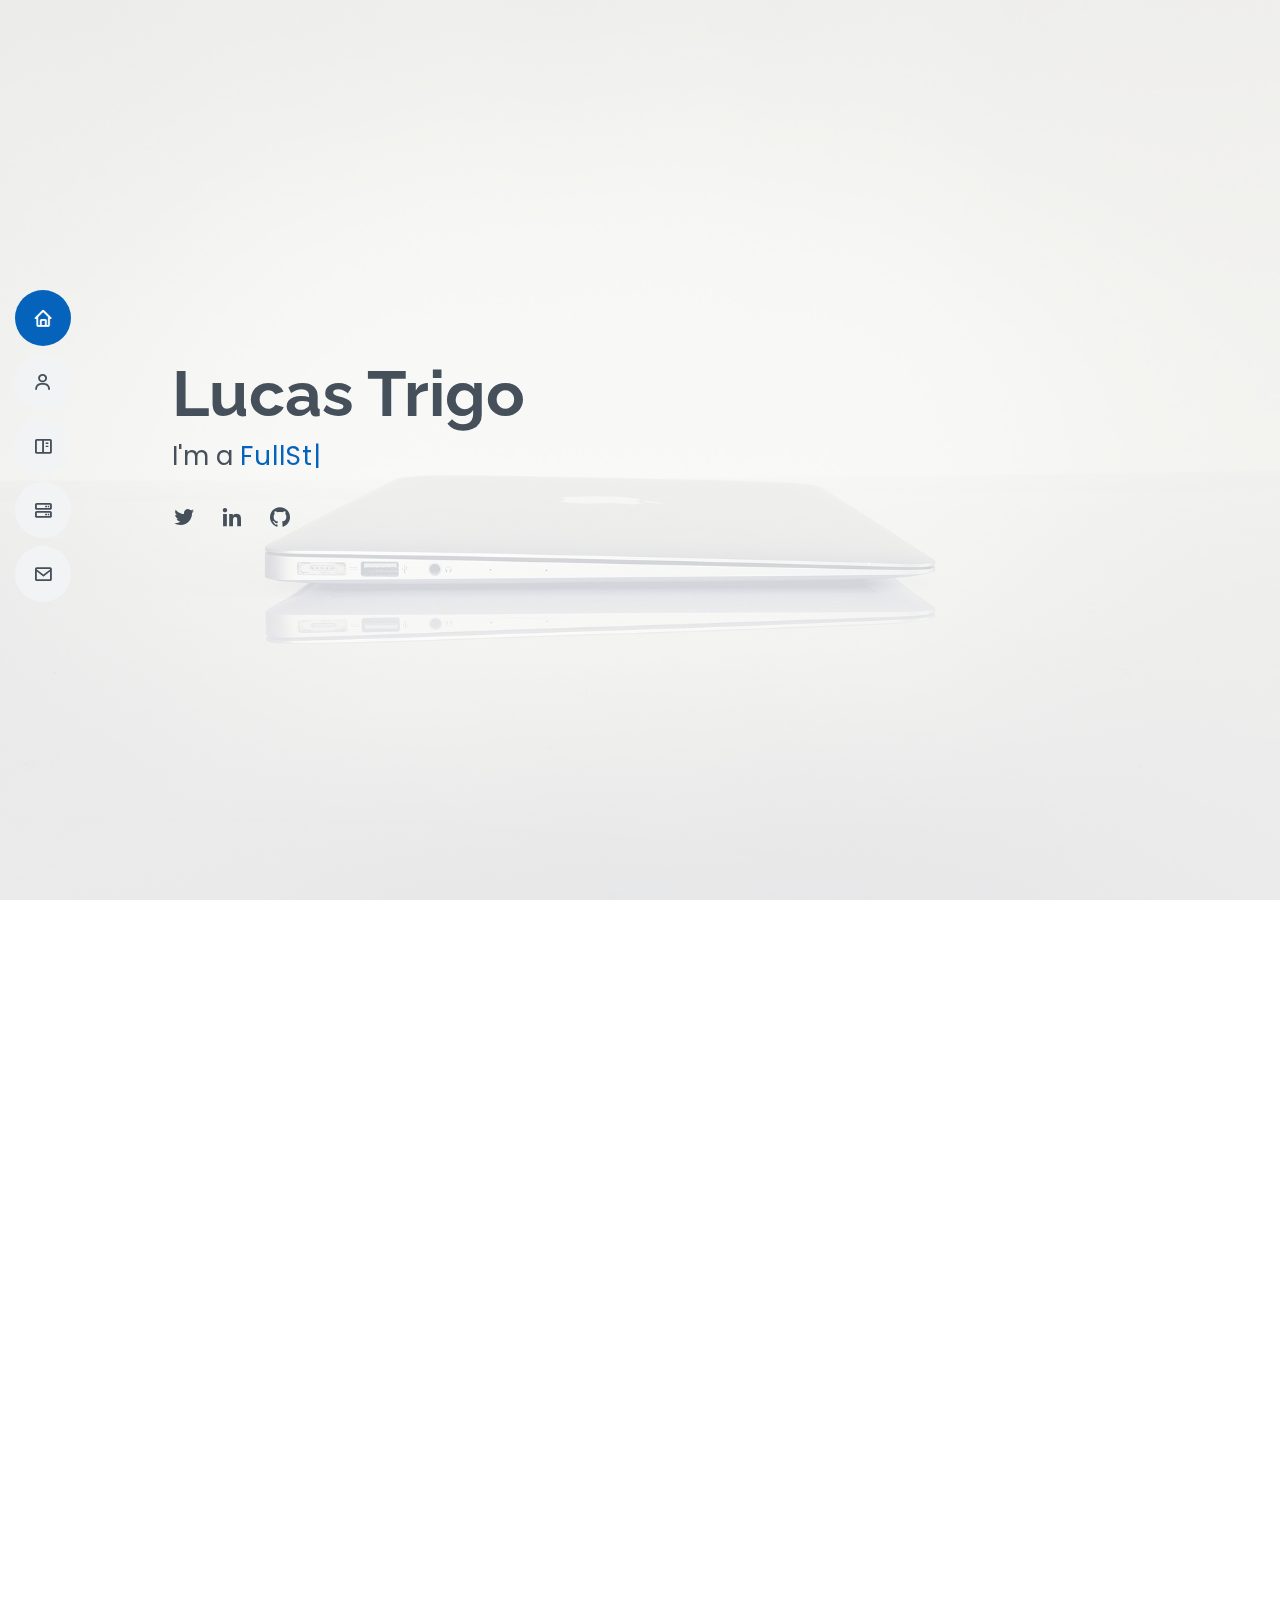
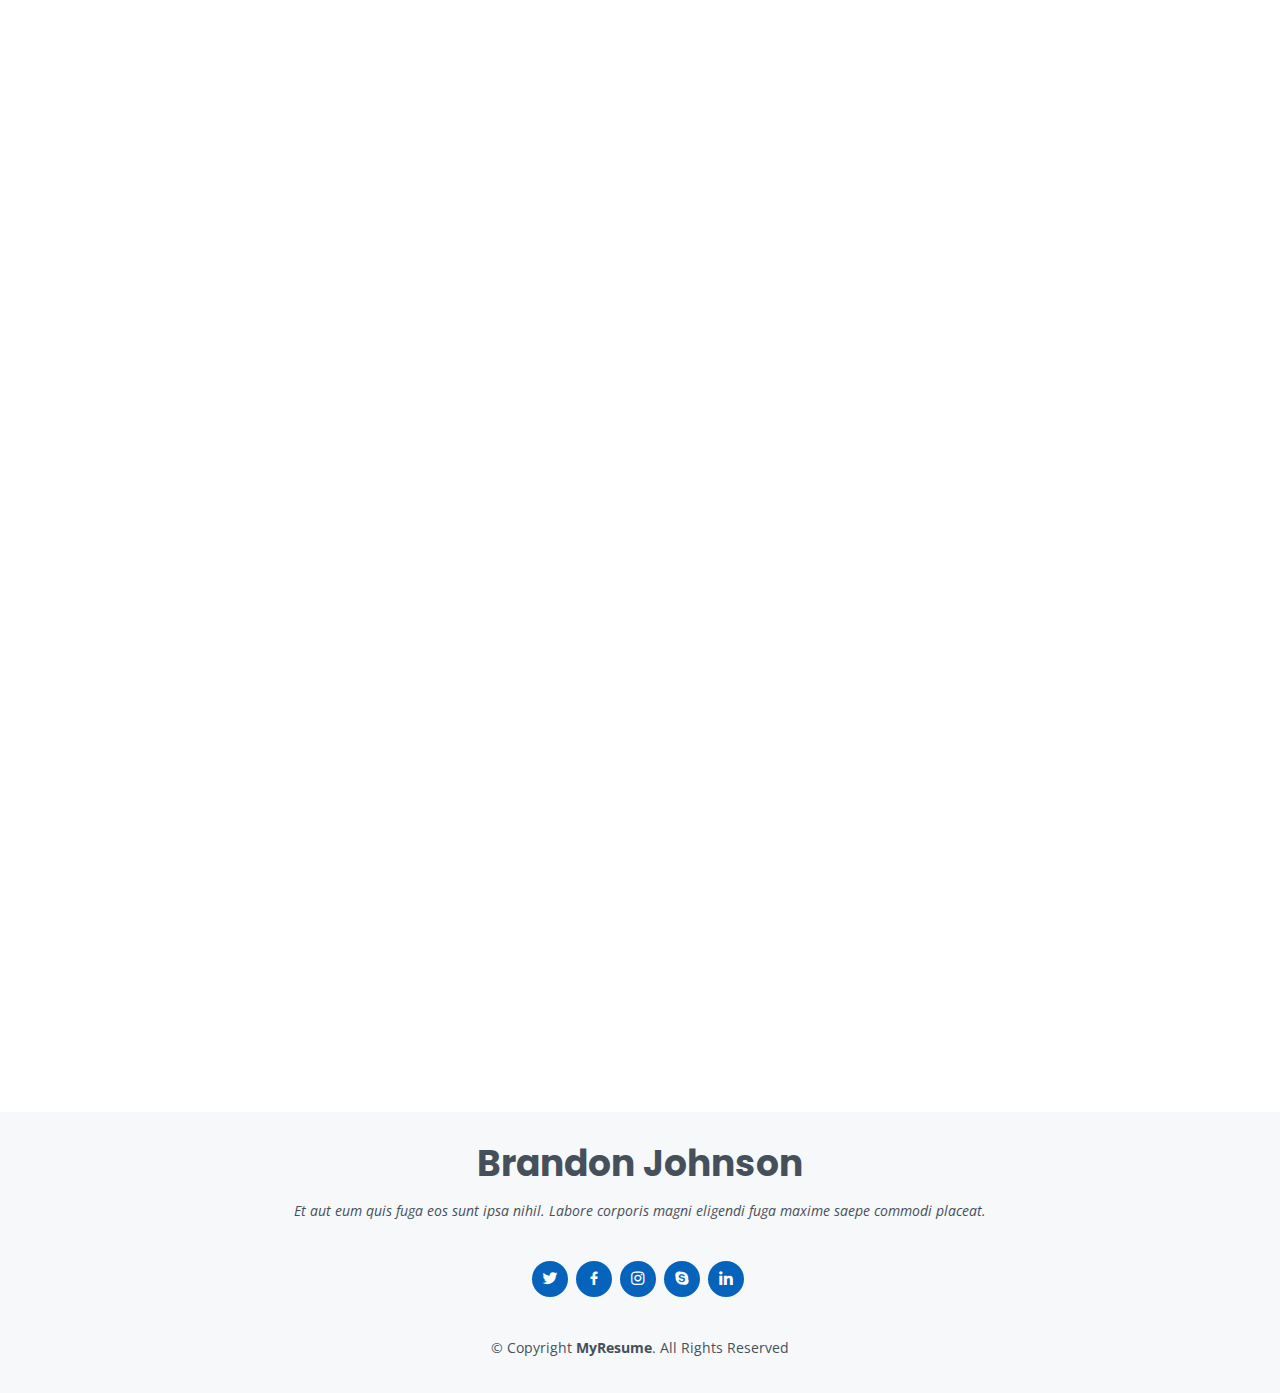
==== commit 7d4d529f: "Resume section" ====
--- a/index.html
+++ b/index.html
@@ -41,7 +41,6 @@
       <ul>
         <li><a href="#hero" class="nav-link scrollto active"><i class="bx bx-home"></i> <span>Home</span></a></li>
         <li><a href="#about" class="nav-link scrollto"><i class="bx bx-user"></i> <span>About</span></a></li>
-        <li><a href="#resume" class="nav-link scrollto"><i class="bx bx-file-blank"></i> <span>Resume</span></a></li>
         <li><a href="#portfolio" class="nav-link scrollto"><i class="bx bx-book-content"></i> <span>Portfolio</span></a></li>
         <li><a href="#services" class="nav-link scrollto"><i class="bx bx-server"></i> <span>Services</span></a></li>
         <li><a href="#contact" class="nav-link scrollto"><i class="bx bx-envelope"></i> <span>Contact</span></a></li>
@@ -122,6 +121,9 @@
           <p>
             These are the technologies I use on a day to day basis
           </p>
+          <a class="btn btn-link mt-2" target="_BLANK" href="https://drive.google.com/file/d/1K2pHdQYUc4f235X6RpGyykwo02qJM6vB/view?usp=sharing">
+            View My Resume
+          </a>
         </div>
 
         <div class="row">
@@ -194,139 +196,11 @@
         </div>
 
       </div>
-    </section><!-- End Facts Section -->
-
-    <!-- ======= Skills Section ======= -->
-    <section id="skills" class="skills section-bg">
-      <div class="container" data-aos="fade-up">
-
-        <div class="section-title">
-          <h2>Skills</h2>
-          <p>Magnam dolores commodi suscipit. Necessitatibus eius consequatur ex aliquid fuga eum quidem. Sit sint consectetur velit. Quisquam quos quisquam cupiditate. Et nemo qui impedit suscipit alias ea. Quia fugiat sit in iste officiis commodi quidem hic quas.</p>
-        </div>
-
-        <div class="row skills-content">
-
-          <div class="col-lg-6">
-
-            <div class="progress">
-              <span class="skill">HTML <i class="val">100%</i></span>
-              <div class="progress-bar-wrap">
-                <div class="progress-bar" role="progressbar" aria-valuenow="100" aria-valuemin="0" aria-valuemax="100"></div>
-              </div>
-            </div>
-
-            <div class="progress">
-              <span class="skill">CSS <i class="val">90%</i></span>
-              <div class="progress-bar-wrap">
-                <div class="progress-bar" role="progressbar" aria-valuenow="90" aria-valuemin="0" aria-valuemax="100"></div>
-              </div>
-            </div>
-
-            <div class="progress">
-              <span class="skill">JavaScript <i class="val">75%</i></span>
-              <div class="progress-bar-wrap">
-                <div class="progress-bar" role="progressbar" aria-valuenow="75" aria-valuemin="0" aria-valuemax="100"></div>
-              </div>
-            </div>
-
-          </div>
-
-          <div class="col-lg-6">
-
-            <div class="progress">
-              <span class="skill">PHP <i class="val">80%</i></span>
-              <div class="progress-bar-wrap">
-                <div class="progress-bar" role="progressbar" aria-valuenow="80" aria-valuemin="0" aria-valuemax="100"></div>
-              </div>
-            </div>
-
-            <div class="progress">
-              <span class="skill">WordPress/CMS <i class="val">90%</i></span>
-              <div class="progress-bar-wrap">
-                <div class="progress-bar" role="progressbar" aria-valuenow="90" aria-valuemin="0" aria-valuemax="100"></div>
-              </div>
-            </div>
-
-            <div class="progress">
-              <span class="skill">Photoshop <i class="val">55%</i></span>
-              <div class="progress-bar-wrap">
-                <div class="progress-bar" role="progressbar" aria-valuenow="55" aria-valuemin="0" aria-valuemax="100"></div>
-              </div>
-            </div>
-
-          </div>
-
-        </div>
-
-      </div>
     </section><!-- End Skills Section -->
 
-    <!-- ======= Resume Section ======= -->
-    <section id="resume" class="resume">
-      <div class="container" data-aos="fade-up">
-
-        <div class="section-title">
-          <h2>Resume</h2>
-          <p>Magnam dolores commodi suscipit. Necessitatibus eius consequatur ex aliquid fuga eum quidem. Sit sint consectetur velit. Quisquam quos quisquam cupiditate. Et nemo qui impedit suscipit alias ea. Quia fugiat sit in iste officiis commodi quidem hic quas.</p>
-        </div>
-
-        <div class="row">
-          <div class="col-lg-6">
-            <h3 class="resume-title">Sumary</h3>
-            <div class="resume-item pb-0">
-              <h4>Brandon Johnson</h4>
-              <p><em>Innovative and deadline-driven Graphic Designer with 3+ years of experience designing and developing user-centered digital/print marketing material from initial concept to final, polished deliverable.</em></p>
-              <ul>
-                <li>Portland par 127,Orlando, FL</li>
-                <li>(123) 456-7891</li>
-                <li>alice.barkley@example.com</li>
-              </ul>
-            </div>
-
-            <h3 class="resume-title">Education</h3>
-            <div class="resume-item">
-              <h4>Master of Fine Arts &amp; Graphic Design</h4>
-              <h5>2015 - 2016</h5>
-              <p><em>Rochester Institute of Technology, Rochester, NY</em></p>
-              <p>Qui deserunt veniam. Et sed aliquam labore tempore sed quisquam iusto autem sit. Ea vero voluptatum qui ut dignissimos deleniti nerada porti sand markend</p>
-            </div>
-            <div class="resume-item">
-              <h4>Bachelor of Fine Arts &amp; Graphic Design</h4>
-              <h5>2010 - 2014</h5>
-              <p><em>Rochester Institute of Technology, Rochester, NY</em></p>
-              <p>Quia nobis sequi est occaecati aut. Repudiandae et iusto quae reiciendis et quis Eius vel ratione eius unde vitae rerum voluptates asperiores voluptatem Earum molestiae consequatur neque etlon sader mart dila</p>
-            </div>
-          </div>
-          <div class="col-lg-6">
-            <h3 class="resume-title">Professional Experience</h3>
-            <div class="resume-item">
-              <h4>Senior graphic design specialist</h4>
-              <h5>2019 - Present</h5>
-              <p><em>Experion, New York, NY </em></p>
-              <ul>
-                <li>Lead in the design, development, and implementation of the graphic, layout, and production communication materials</li>
-                <li>Delegate tasks to the 7 members of the design team and provide counsel on all aspects of the project. </li>
-                <li>Supervise the assessment of all graphic materials in order to ensure quality and accuracy of the design</li>
-                <li>Oversee the efficient use of production project budgets ranging from $2,000 - $25,000</li>
-              </ul>
-            </div>
-            <div class="resume-item">
-              <h4>Graphic design specialist</h4>
-              <h5>2017 - 2018</h5>
-              <p><em>Stepping Stone Advertising, New York, NY</em></p>
-              <ul>
-                <li>Developed numerous marketing programs (logos, brochures,infographics, presentations, and advertisements).</li>
-                <li>Managed up to 5 projects or tasks at a given time while under pressure</li>
-                <li>Recommended and consulted with clients on the most appropriate graphic design</li>
-                <li>Created 4+ design presentations and proposals a month for clients and account managers</li>
-              </ul>
-            </div>
-          </div>
-        </div>
-
-      </div>
-    </section><!-- End Resume Section -->
+
+
+
 
     <!-- ======= Portfolio Section ======= -->
     <section id="portfolio" class="portfolio section-bg">
--- a/assets/css/style.css
+++ b/assets/css/style.css
@@ -427,60 +427,6 @@
 
 
 /*--------------------------------------------------------------
-# Resume
---------------------------------------------------------------*/
-.resume .resume-title {
-  font-size: 26px;
-  font-weight: 700;
-  margin-top: 20px;
-  margin-bottom: 20px;
-  color: #45505b;
-}
-.resume .resume-item {
-  padding: 0 0 20px 20px;
-  margin-top: -2px;
-  border-left: 2px solid #0563bb;
-  position: relative;
-}
-.resume .resume-item h4 {
-  line-height: 18px;
-  font-size: 18px;
-  font-weight: 600;
-  text-transform: uppercase;
-  font-family: "Poppins", sans-serif;
-  color: #0563bb;
-  margin-bottom: 10px;
-}
-.resume .resume-item h5 {
-  font-size: 16px;
-  background: #f7f8f9;
-  padding: 5px 15px;
-  display: inline-block;
-  font-weight: 600;
-  margin-bottom: 10px;
-}
-.resume .resume-item ul {
-  padding-left: 20px;
-}
-.resume .resume-item ul li {
-  padding-bottom: 10px;
-}
-.resume .resume-item:last-child {
-  padding-bottom: 0;
-}
-.resume .resume-item::before {
-  content: "";
-  position: absolute;
-  width: 16px;
-  height: 16px;
-  border-radius: 50px;
-  left: -9px;
-  top: 0;
-  background: #fff;
-  border: 2px solid #0563bb;
-}
-
-/*--------------------------------------------------------------
 # Portfolio
 --------------------------------------------------------------*/
 .portfolio .portfolio-item {
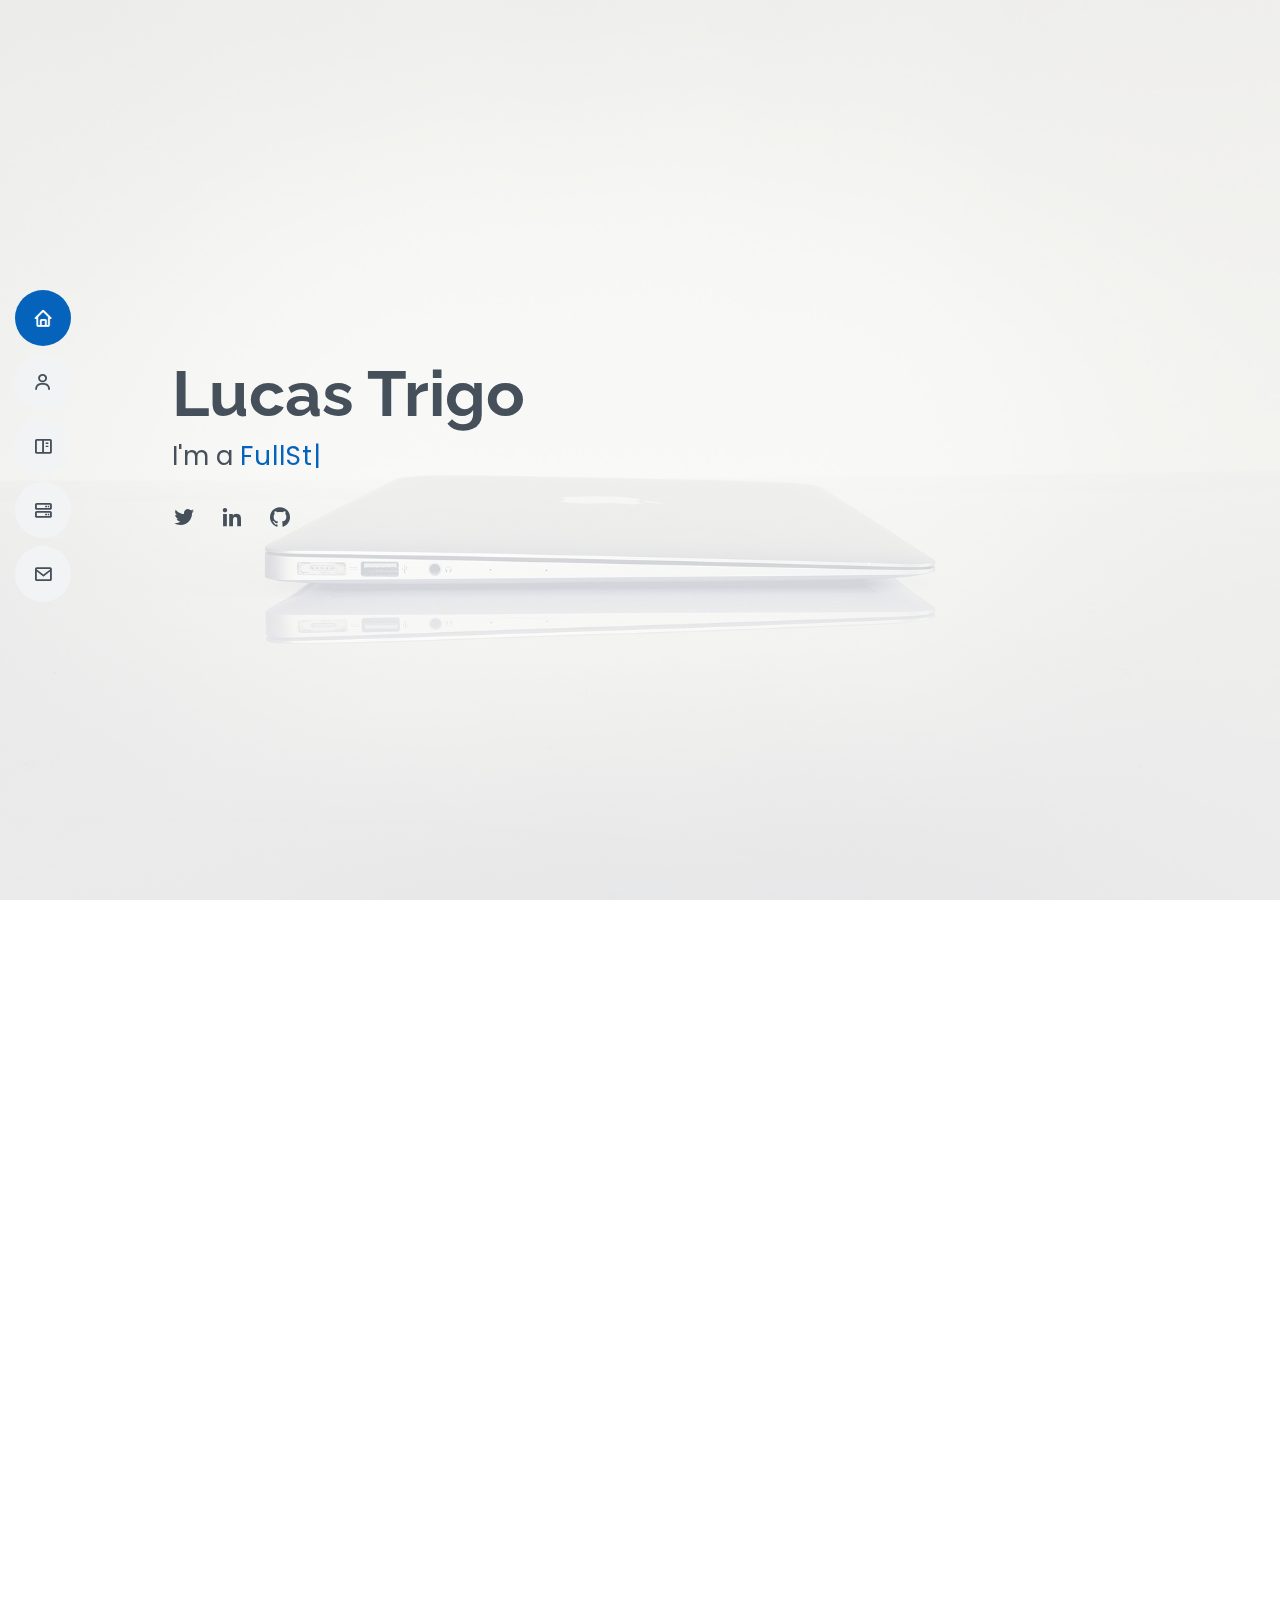
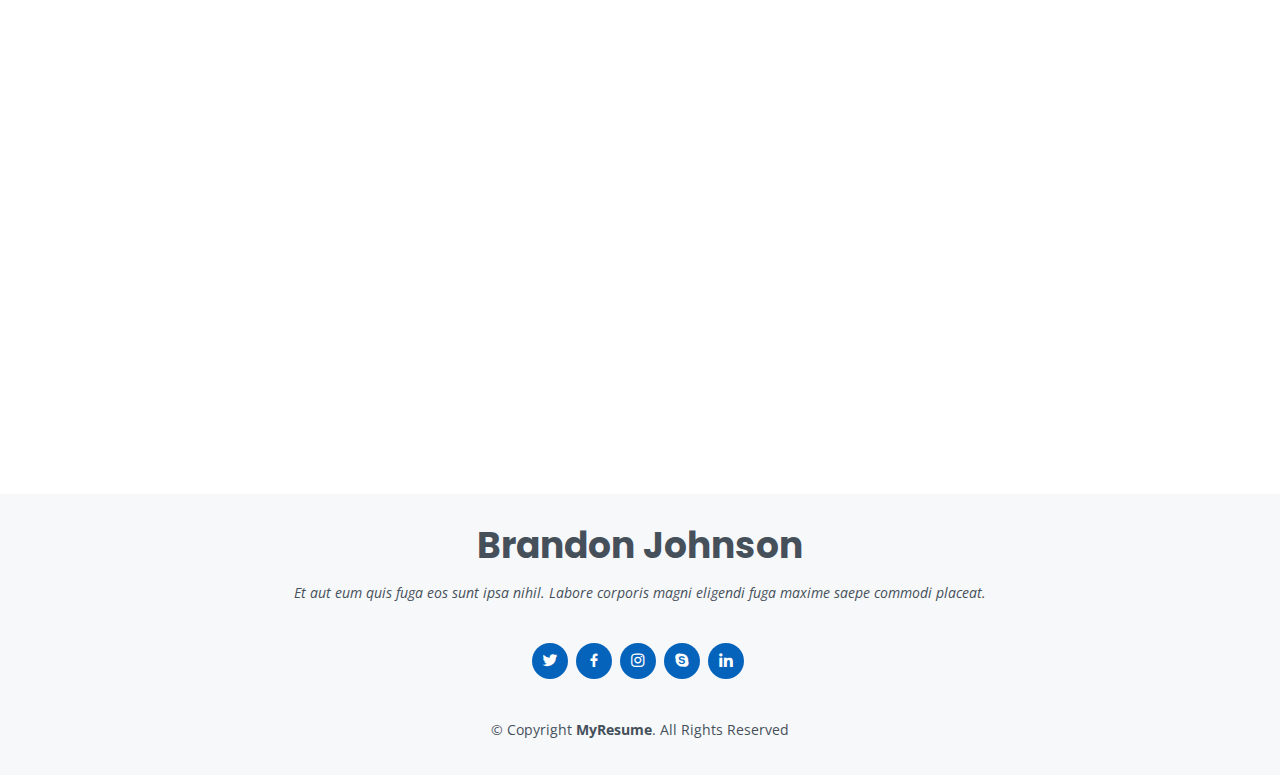
==== commit 4d252111: "Complete project section" ====
--- a/index.html
+++ b/index.html
@@ -41,7 +41,7 @@
       <ul>
         <li><a href="#hero" class="nav-link scrollto active"><i class="bx bx-home"></i> <span>Home</span></a></li>
         <li><a href="#about" class="nav-link scrollto"><i class="bx bx-user"></i> <span>About</span></a></li>
-        <li><a href="#portfolio" class="nav-link scrollto"><i class="bx bx-book-content"></i> <span>Portfolio</span></a></li>
+        <li><a href="#projects" class="nav-link scrollto"><i class="bx bx-book-content"></i> <span>Projects</span></a></li>
         <li><a href="#services" class="nav-link scrollto"><i class="bx bx-server"></i> <span>Services</span></a></li>
         <li><a href="#contact" class="nav-link scrollto"><i class="bx bx-envelope"></i> <span>Contact</span></a></li>
       </ul>
@@ -202,158 +202,51 @@
 
 
 
-    <!-- ======= Portfolio Section ======= -->
-    <section id="portfolio" class="portfolio section-bg">
+    <!-- ======= Project Section ======= -->
+    <section id="projects" class="project section-bg">
       <div class="container" data-aos="fade-up">
 
         <div class="section-title">
-          <h2>Portfolio</h2>
-          <p>Magnam dolores commodi suscipit. Necessitatibus eius consequatur ex aliquid fuga eum quidem. Sit sint consectetur velit. Quisquam quos quisquam cupiditate. Et nemo qui impedit suscipit alias ea. Quia fugiat sit in iste officiis commodi quidem hic quas.</p>
-        </div>
-
-        <div class="row">
-          <div class="col-lg-12 d-flex justify-content-center" data-aos="fade-up" data-aos-delay="100">
-            <ul id="portfolio-flters">
-              <li data-filter="*" class="filter-active">All</li>
-              <li data-filter=".filter-app">App</li>
-              <li data-filter=".filter-card">Card</li>
-              <li data-filter=".filter-web">Web</li>
-            </ul>
-          </div>
-        </div>
-
-        <div class="row portfolio-container" data-aos="fade-up" data-aos-delay="200">
-
-          <div class="col-lg-4 col-md-6 portfolio-item filter-app">
-            <div class="portfolio-wrap">
-              <img src="assets/img/portfolio/portfolio-1.jpg" class="img-fluid" alt="">
-              <div class="portfolio-info">
-                <h4>App 1</h4>
-                <p>App</p>
-                <div class="portfolio-links">
-                  <a href="assets/img/portfolio/portfolio-1.jpg" data-gallery="portfolioGallery" class="portfolio-lightbox" title="App 1"><i class="bx bx-plus"></i></a>
-                  <a href="portfolio-details.html" class="portfolio-details-lightbox" data-glightbox="type: external" title="Portfolio Details"><i class="bx bx-link"></i></a>
+          <h2>Projects</h2>
+          <p>
+            I enjoy prototyping and building applications.
+            My recent work and projects are below.
+          </p>
+        </div>
+
+
+        <div class="row project-container" data-aos="fade-up" data-aos-delay="200">
+
+          <div class="col-lg-6 project-item filter-app">
+            <div class="project-wrap">
+              <img src="assets/img/Projects/p1-main-picture.PNG" class="img-fluid" alt="">
+              <div class="project-info">
+                <h4>Random Password Generator App</h4>
+                <div class="project-links">
+                  <a href="project-details-1.html" class="project-details-lightbox" data-glightbox="type: external" title="project Details"><i class="bx bx-plus"></i></a>
                 </div>
               </div>
             </div>
           </div>
 
-          <div class="col-lg-4 col-md-6 portfolio-item filter-web">
-            <div class="portfolio-wrap">
-              <img src="assets/img/portfolio/portfolio-2.jpg" class="img-fluid" alt="">
-              <div class="portfolio-info">
-                <h4>Web 3</h4>
-                <p>Web</p>
-                <div class="portfolio-links">
-                  <a href="assets/img/portfolio/portfolio-2.jpg" data-gallery="portfolioGallery" class="portfolio-lightbox" title="Web 3"><i class="bx bx-plus"></i></a>
-                  <a href="portfolio-details.html" class="portfolio-details-lightbox" data-glightbox="type: external" title="Portfolio Details"><i class="bx bx-link"></i></a>
+          <div class="col-lg-6 project-item filter-web">
+            <div class="project-wrap">
+              <img src="assets/img/Projects/p2-main-picture.PNG" class="img-fluid" alt="">
+              <div class="project-info">
+                <h4>NFTCall Website</h4>
+                <div class="project-links">
+                  <a href="project-details-2.html" class="project-details-lightbox" data-glightbox="type: external" title="project Details"><i class="bx bx-plus"></i></a>
                 </div>
               </div>
             </div>
           </div>
 
-          <div class="col-lg-4 col-md-6 portfolio-item filter-app">
-            <div class="portfolio-wrap">
-              <img src="assets/img/portfolio/portfolio-3.jpg" class="img-fluid" alt="">
-              <div class="portfolio-info">
-                <h4>App 2</h4>
-                <p>App</p>
-                <div class="portfolio-links">
-                  <a href="assets/img/portfolio/portfolio-3.jpg" data-gallery="portfolioGallery" class="portfolio-lightbox" title="App 2"><i class="bx bx-plus"></i></a>
-                  <a href="portfolio-details.html" class="portfolio-details-lightbox" data-glightbox="type: external" title="Portfolio Details"><i class="bx bx-link"></i></a>
-                </div>
-              </div>
-            </div>
-          </div>
-
-          <div class="col-lg-4 col-md-6 portfolio-item filter-card">
-            <div class="portfolio-wrap">
-              <img src="assets/img/portfolio/portfolio-4.jpg" class="img-fluid" alt="">
-              <div class="portfolio-info">
-                <h4>Card 2</h4>
-                <p>Card</p>
-                <div class="portfolio-links">
-                  <a href="assets/img/portfolio/portfolio-4.jpg" data-gallery="portfolioGallery" class="portfolio-lightbox" title="Card 2"><i class="bx bx-plus"></i></a>
-                  <a href="portfolio-details.html" class="portfolio-details-lightbox" data-glightbox="type: external" title="Portfolio Details"><i class="bx bx-link"></i></a>
-                </div>
-              </div>
-            </div>
-          </div>
-
-          <div class="col-lg-4 col-md-6 portfolio-item filter-web">
-            <div class="portfolio-wrap">
-              <img src="assets/img/portfolio/portfolio-5.jpg" class="img-fluid" alt="">
-              <div class="portfolio-info">
-                <h4>Web 2</h4>
-                <p>Web</p>
-                <div class="portfolio-links">
-                  <a href="assets/img/portfolio/portfolio-5.jpg" data-gallery="portfolioGallery" class="portfolio-lightbox" title="Web 2"><i class="bx bx-plus"></i></a>
-                  <a href="portfolio-details.html" class="portfolio-details-lightbox" data-glightbox="type: external" title="Portfolio Details"><i class="bx bx-link"></i></a>
-                </div>
-              </div>
-            </div>
-          </div>
-
-          <div class="col-lg-4 col-md-6 portfolio-item filter-app">
-            <div class="portfolio-wrap">
-              <img src="assets/img/portfolio/portfolio-6.jpg" class="img-fluid" alt="">
-              <div class="portfolio-info">
-                <h4>App 3</h4>
-                <p>App</p>
-                <div class="portfolio-links">
-                  <a href="assets/img/portfolio/portfolio-6.jpg" data-gallery="portfolioGallery" class="portfolio-lightbox" title="App 3"><i class="bx bx-plus"></i></a>
-                  <a href="portfolio-details.html" class="portfolio-details-lightbox" data-glightbox="type: external" title="Portfolio Details"><i class="bx bx-link"></i></a>
-                </div>
-              </div>
-            </div>
-          </div>
-
-          <div class="col-lg-4 col-md-6 portfolio-item filter-card">
-            <div class="portfolio-wrap">
-              <img src="assets/img/portfolio/portfolio-7.jpg" class="img-fluid" alt="">
-              <div class="portfolio-info">
-                <h4>Card 1</h4>
-                <p>Card</p>
-                <div class="portfolio-links">
-                  <a href="assets/img/portfolio/portfolio-7.jpg" data-gallery="portfolioGallery" class="portfolio-lightbox" title="Card 1"><i class="bx bx-plus"></i></a>
-                  <a href="portfolio-details.html" class="portfolio-details-lightbox" data-glightbox="type: external" title="Portfolio Details"><i class="bx bx-link"></i></a>
-                </div>
-              </div>
-            </div>
-          </div>
-
-          <div class="col-lg-4 col-md-6 portfolio-item filter-card">
-            <div class="portfolio-wrap">
-              <img src="assets/img/portfolio/portfolio-8.jpg" class="img-fluid" alt="">
-              <div class="portfolio-info">
-                <h4>Card 3</h4>
-                <p>Card</p>
-                <div class="portfolio-links">
-                  <a href="assets/img/portfolio/portfolio-8.jpg" data-gallery="portfolioGallery" class="portfolio-lightbox" title="Card 3"><i class="bx bx-plus"></i></a>
-                  <a href="portfolio-details.html" class="portfolio-details-lightbox" data-glightbox="type: external" title="Portfolio Details"><i class="bx bx-link"></i></a>
-                </div>
-              </div>
-            </div>
-          </div>
-
-          <div class="col-lg-4 col-md-6 portfolio-item filter-web">
-            <div class="portfolio-wrap">
-              <img src="assets/img/portfolio/portfolio-9.jpg" class="img-fluid" alt="">
-              <div class="portfolio-info">
-                <h4>Web 3</h4>
-                <p>Web</p>
-                <div class="portfolio-links">
-                  <a href="assets/img/portfolio/portfolio-9.jpg" data-gallery="portfolioGallery" class="portfolio-lightbox" title="Web 3"><i class="bx bx-plus"></i></a>
-                  <a href="portfolio-details.html" class="portfolio-details-lightbox" data-glightbox="type: external" title="Portfolio Details"><i class="bx bx-link"></i></a>
-                </div>
-              </div>
-            </div>
-          </div>
-
-        </div>
-
-      </div>
-    </section><!-- End Portfolio Section -->
+
+          
+        </div>
+
+      </div>
+    </section><!-- End Project Section -->
 
     <!-- ======= Services Section ======= -->
     <section id="services" class="services">
--- a/assets/css/style.css
+++ b/assets/css/style.css
@@ -427,12 +427,12 @@
 
 
 /*--------------------------------------------------------------
-# Portfolio
---------------------------------------------------------------*/
-.portfolio .portfolio-item {
+# project
+--------------------------------------------------------------*/
+.project .project-item {
   margin-bottom: 30px;
 }
-.portfolio #portfolio-flters {
+.project #project-flters {
   padding: 0;
   margin: 0 auto 25px auto;
   list-style: none;
@@ -441,7 +441,7 @@
   border-radius: 50px;
   padding: 2px 15px;
 }
-.portfolio #portfolio-flters li {
+.project #project-flters li {
   cursor: pointer;
   display: inline-block;
   padding: 10px 15px;
@@ -453,20 +453,20 @@
   margin-bottom: 5px;
   transition: all 0.3s ease-in-out;
 }
-.portfolio #portfolio-flters li:hover, .portfolio #portfolio-flters li.filter-active {
+.project #project-flters li:hover, .project #project-flters li.filter-active {
   color: #0563bb;
 }
-.portfolio #portfolio-flters li:last-child {
+.project #project-flters li:last-child {
   margin-right: 0;
 }
-.portfolio .portfolio-wrap {
+.project .project-wrap {
   transition: 0.3s;
   position: relative;
   overflow: hidden;
   z-index: 1;
   background: rgba(69, 80, 91, 0.8);
 }
-.portfolio .portfolio-wrap::before {
+.project .project-wrap::before {
   content: "";
   background: rgba(255, 255, 255, 0.7);
   position: absolute;
@@ -478,7 +478,7 @@
   z-index: 2;
   opacity: 0;
 }
-.portfolio .portfolio-wrap .portfolio-info {
+.project .project-wrap .project-info {
   opacity: 0;
   position: absolute;
   top: 0;
@@ -493,7 +493,7 @@
   justify-content: center;
   align-items: center;
 }
-.portfolio .portfolio-wrap .portfolio-info::before {
+.project .project-wrap .project-info::before {
   display: block;
   content: "";
   width: 48px;
@@ -506,7 +506,7 @@
   transition: all 0.5s ease 0s;
   z-index: 9994;
 }
-.portfolio .portfolio-wrap .portfolio-info::after {
+.project .project-wrap .project-info::after {
   display: block;
   content: "";
   width: 48px;
@@ -519,102 +519,102 @@
   transition: all 0.5s ease 0s;
   z-index: 9994;
 }
-.portfolio .portfolio-wrap .portfolio-info h4 {
+.project .project-wrap .project-info h4 {
   font-size: 20px;
   color: #45505b;
   font-weight: 600;
 }
-.portfolio .portfolio-wrap .portfolio-info p {
+.project .project-wrap .project-info p {
   color: #45505b;
   font-size: 14px;
   text-transform: uppercase;
   padding: 0;
   margin: 0;
 }
-.portfolio .portfolio-wrap .portfolio-links {
+.project .project-wrap .project-links {
   text-align: center;
   z-index: 4;
 }
-.portfolio .portfolio-wrap .portfolio-links a {
+.project .project-wrap .project-links a {
   color: #45505b;
   margin: 0 2px;
   font-size: 28px;
   display: inline-block;
   transition: 0.3s;
 }
-.portfolio .portfolio-wrap .portfolio-links a:hover {
+.project .project-wrap .project-links a:hover {
   color: #148af9;
 }
-.portfolio .portfolio-wrap:hover::before {
+.project .project-wrap:hover::before {
   top: 0;
   left: 0;
   right: 0;
   bottom: 0;
   opacity: 1;
 }
-.portfolio .portfolio-wrap:hover .portfolio-info {
+.project .project-wrap:hover .project-info {
   opacity: 1;
 }
-.portfolio .portfolio-wrap:hover .portfolio-info::before {
+.project .project-wrap:hover .project-info::before {
   top: 15px;
   left: 15px;
 }
-.portfolio .portfolio-wrap:hover .portfolio-info::after {
+.project .project-wrap:hover .project-info::after {
   bottom: 15px;
   right: 15px;
 }
 
 /*--------------------------------------------------------------
-# Portfolio Details
---------------------------------------------------------------*/
-.portfolio-details {
+# project Details
+--------------------------------------------------------------*/
+.project-details {
   padding-top: 40px;
 }
-.portfolio-details .portfolio-details-slider img {
+.project-details .project-details-slider img {
   width: 100%;
 }
-.portfolio-details .portfolio-details-slider .swiper-pagination {
+.project-details .project-details-slider .swiper-pagination {
   margin-top: 20px;
   position: relative;
 }
-.portfolio-details .portfolio-details-slider .swiper-pagination .swiper-pagination-bullet {
+.project-details .project-details-slider .swiper-pagination .swiper-pagination-bullet {
   width: 12px;
   height: 12px;
   background-color: #fff;
   opacity: 1;
   border: 1px solid #0563bb;
 }
-.portfolio-details .portfolio-details-slider .swiper-pagination .swiper-pagination-bullet-active {
+.project-details .project-details-slider .swiper-pagination .swiper-pagination-bullet-active {
   background-color: #0563bb;
 }
-.portfolio-details .portfolio-info {
+.project-details .project-info {
   padding: 30px;
   box-shadow: 0px 0 30px rgba(69, 80, 91, 0.08);
 }
-.portfolio-details .portfolio-info h3 {
+.project-details .project-info h3 {
   font-size: 22px;
   font-weight: 700;
   margin-bottom: 20px;
   padding-bottom: 20px;
   border-bottom: 1px solid #eee;
 }
-.portfolio-details .portfolio-info ul {
+.project-details .project-info ul {
   list-style: none;
   padding: 0;
   font-size: 15px;
 }
-.portfolio-details .portfolio-info ul li + li {
+.project-details .project-info ul li + li {
   margin-top: 10px;
 }
-.portfolio-details .portfolio-description {
+.project-details .project-description {
   padding-top: 30px;
 }
-.portfolio-details .portfolio-description h2 {
+.project-details .project-description h2 {
   font-size: 26px;
   font-weight: 700;
   margin-bottom: 20px;
 }
-.portfolio-details .portfolio-description p {
+.project-details .project-description p {
   padding: 0;
 }
 
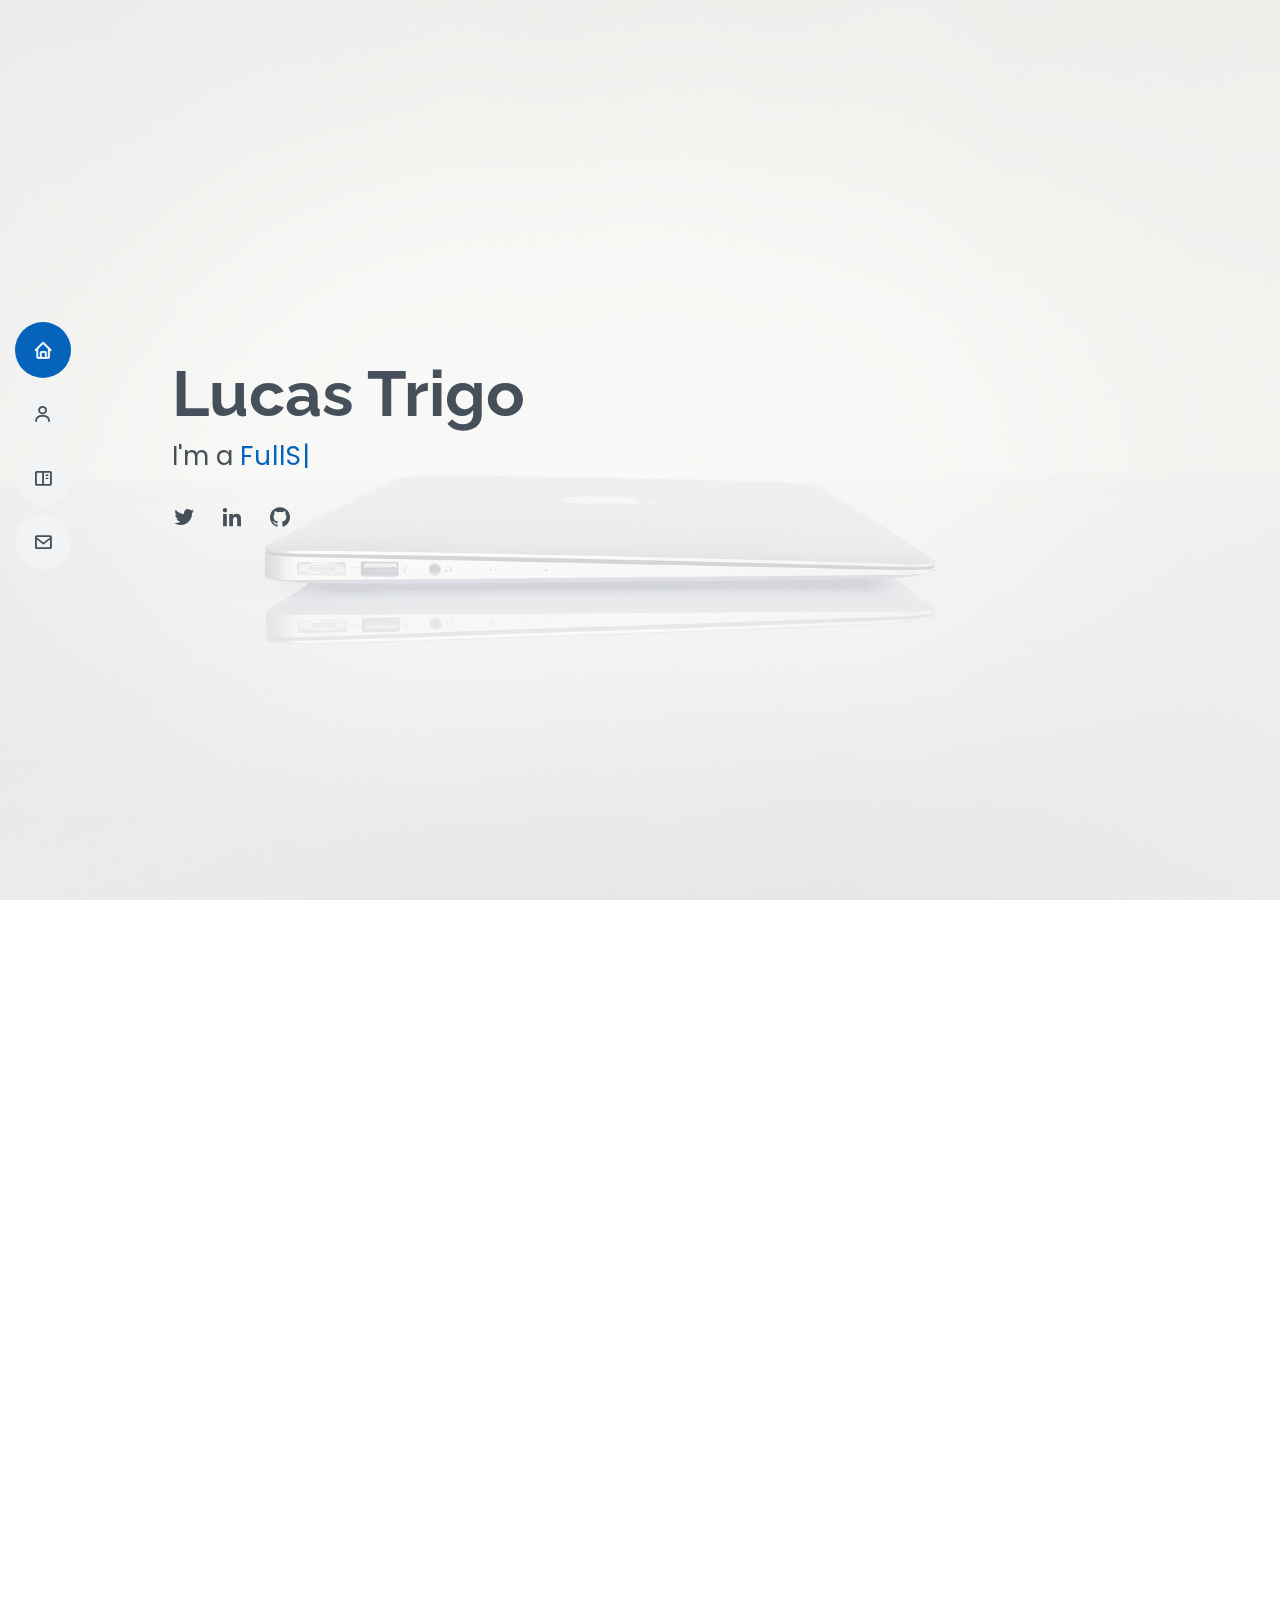
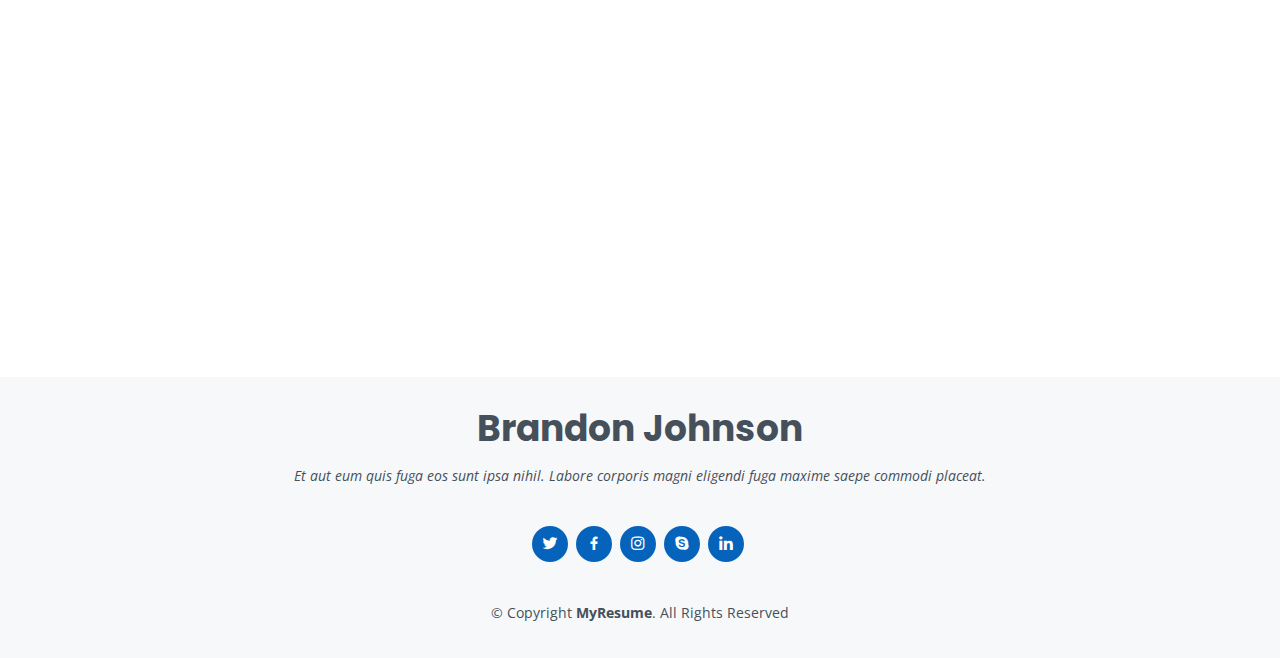
==== commit 973beffd: "Contact section complete" ====
--- a/index.html
+++ b/index.html
@@ -42,7 +42,6 @@
         <li><a href="#hero" class="nav-link scrollto active"><i class="bx bx-home"></i> <span>Home</span></a></li>
         <li><a href="#about" class="nav-link scrollto"><i class="bx bx-user"></i> <span>About</span></a></li>
         <li><a href="#projects" class="nav-link scrollto"><i class="bx bx-book-content"></i> <span>Projects</span></a></li>
-        <li><a href="#services" class="nav-link scrollto"><i class="bx bx-server"></i> <span>Services</span></a></li>
         <li><a href="#contact" class="nav-link scrollto"><i class="bx bx-envelope"></i> <span>Contact</span></a></li>
       </ul>
     </nav><!-- .nav-menu -->
@@ -248,182 +247,7 @@
       </div>
     </section><!-- End Project Section -->
 
-    <!-- ======= Services Section ======= -->
-    <section id="services" class="services">
-      <div class="container" data-aos="fade-up">
-
-        <div class="section-title">
-          <h2>Services</h2>
-          <p>Magnam dolores commodi suscipit. Necessitatibus eius consequatur ex aliquid fuga eum quidem. Sit sint consectetur velit. Quisquam quos quisquam cupiditate. Et nemo qui impedit suscipit alias ea. Quia fugiat sit in iste officiis commodi quidem hic quas.</p>
-        </div>
-
-        <div class="row">
-
-          <div class="col-lg-4 col-md-6 d-flex align-items-stretch" data-aos="zoom-in" data-aos-delay="100">
-            <div class="icon-box iconbox-blue">
-              <div class="icon">
-                <svg width="100" height="100" viewBox="0 0 600 600" xmlns="http://www.w3.org/2000/svg">
-                  <path stroke="none" stroke-width="0" fill="#f5f5f5" d="M300,521.0016835830174C376.1290562159157,517.8887921683347,466.0731472004068,529.7835943286574,510.70327084640275,468.03025145048787C554.3714126377745,407.6079735673963,508.03601936045806,328.9844924480964,491.2728898941984,256.3432110539036C474.5976632858925,184.082847569629,479.9380746630129,96.60480741107993,416.23090153303,58.64404602377083C348.86323505073057,18.502131276798302,261.93793281208167,40.57373210992963,193.5410806939664,78.93577620505333C130.42746243093433,114.334589627462,98.30271207620316,179.96522072025542,76.75703585869454,249.04625023123273C51.97151888228291,328.5150500222984,13.704378332031375,421.85034740162234,66.52175969318436,486.19268352777647C119.04800174914682,550.1803526380478,217.28368757567262,524.383925680826,300,521.0016835830174"></path>
-                </svg>
-                <i class="bx bxl-dribbble"></i>
-              </div>
-              <h4><a href="">Lorem Ipsum</a></h4>
-              <p>Voluptatum deleniti atque corrupti quos dolores et quas molestias excepturi</p>
-            </div>
-          </div>
-
-          <div class="col-lg-4 col-md-6 d-flex align-items-stretch mt-4 mt-md-0" data-aos="zoom-in" data-aos-delay="200">
-            <div class="icon-box iconbox-orange ">
-              <div class="icon">
-                <svg width="100" height="100" viewBox="0 0 600 600" xmlns="http://www.w3.org/2000/svg">
-                  <path stroke="none" stroke-width="0" fill="#f5f5f5" d="M300,582.0697525312426C382.5290701553225,586.8405444964366,449.9789794690241,525.3245884688669,502.5850820975895,461.55621195738473C556.606425686781,396.0723002908107,615.8543463187945,314.28637112970534,586.6730223649479,234.56875336149918C558.9533121215079,158.8439757836574,454.9685369536778,164.00468322053177,381.49747125262974,130.76875717737553C312.15926192815925,99.40240125094834,248.97055460311594,18.661163978235184,179.8680185752513,50.54337015887873C110.5421016452524,82.52863877960104,119.82277516462835,180.83849132639028,109.12597500060166,256.43424936330496C100.08760227029461,320.3096726198365,92.17705696193138,384.0621239912766,124.79988738764834,439.7174275375508C164.83382741302287,508.01625554203684,220.96474134820875,577.5009287672846,300,582.0697525312426"></path>
-                </svg>
-                <i class="bx bx-file"></i>
-              </div>
-              <h4><a href="">Sed Perspiciatis</a></h4>
-              <p>Duis aute irure dolor in reprehenderit in voluptate velit esse cillum dolore</p>
-            </div>
-          </div>
-
-          <div class="col-lg-4 col-md-6 d-flex align-items-stretch mt-4 mt-lg-0" data-aos="zoom-in" data-aos-delay="300">
-            <div class="icon-box iconbox-pink">
-              <div class="icon">
-                <svg width="100" height="100" viewBox="0 0 600 600" xmlns="http://www.w3.org/2000/svg">
-                  <path stroke="none" stroke-width="0" fill="#f5f5f5" d="M300,541.5067337569781C382.14930387511276,545.0595476570109,479.8736841581634,548.3450877840088,526.4010558755058,480.5488172755941C571.5218469581645,414.80211281144784,517.5187510058486,332.0715597781072,496.52539010469104,255.14436215662573C477.37192572678356,184.95920475031193,473.57363656557914,105.61284051026155,413.0603344069578,65.22779650032875C343.27470386102294,18.654635553484475,251.2091493199835,5.337323636656869,175.0934190732945,40.62881213300186C97.87086631185822,76.43348514350839,51.98124368387456,156.15599469081315,36.44837278890362,239.84606092416172C21.716077023791087,319.22268207091537,43.775223500013084,401.1760424656574,96.891909868211,461.97329694683043C147.22146801428983,519.5804099606455,223.5754009179313,538.201503339737,300,541.5067337569781"></path>
-                </svg>
-                <i class="bx bx-tachometer"></i>
-              </div>
-              <h4><a href="">Magni Dolores</a></h4>
-              <p>Excepteur sint occaecat cupidatat non proident, sunt in culpa qui officia</p>
-            </div>
-          </div>
-
-          <div class="col-lg-4 col-md-6 d-flex align-items-stretch mt-4" data-aos="zoom-in" data-aos-delay="100">
-            <div class="icon-box iconbox-yellow">
-              <div class="icon">
-                <svg width="100" height="100" viewBox="0 0 600 600" xmlns="http://www.w3.org/2000/svg">
-                  <path stroke="none" stroke-width="0" fill="#f5f5f5" d="M300,503.46388370962813C374.79870501325706,506.71871716319447,464.8034551963731,527.1746412648533,510.4981551193396,467.86667711651364C555.9287308511215,408.9015244558933,512.6030010748507,327.5744911775523,490.211057578863,256.5855673507754C471.097692560561,195.9906835881958,447.69079081568157,138.11976852964426,395.19560036434837,102.3242989838813C329.3053358748298,57.3949838291264,248.02791733380457,8.279543830951368,175.87071277845988,42.242879143198664C103.41431057327972,76.34704239035025,93.79494320519305,170.9812938413882,81.28167332365135,250.07896920659033C70.17666984294237,320.27484674793965,64.84698225790005,396.69656628748305,111.28512138212992,450.4950937839243C156.20124167950087,502.5303643271138,231.32542653798444,500.4755392045468,300,503.46388370962813"></path>
-                </svg>
-                <i class="bx bx-layer"></i>
-              </div>
-              <h4><a href="">Nemo Enim</a></h4>
-              <p>At vero eos et accusamus et iusto odio dignissimos ducimus qui blanditiis</p>
-            </div>
-          </div>
-
-          <div class="col-lg-4 col-md-6 d-flex align-items-stretch mt-4" data-aos="zoom-in" data-aos-delay="200">
-            <div class="icon-box iconbox-red">
-              <div class="icon">
-                <svg width="100" height="100" viewBox="0 0 600 600" xmlns="http://www.w3.org/2000/svg">
-                  <path stroke="none" stroke-width="0" fill="#f5f5f5" d="M300,532.3542879108572C369.38199826031484,532.3153073249985,429.10787420159085,491.63046689027357,474.5244479745417,439.17860296908856C522.8885846962883,383.3225815378663,569.1668002868075,314.3205725914397,550.7432151929288,242.7694973846089C532.6665558377875,172.5657663291529,456.2379748765914,142.6223662098291,390.3689995646985,112.34683881706744C326.66090330228417,83.06452184765237,258.84405631176094,53.51806209861945,193.32584062364296,78.48882559362697C121.61183558270385,105.82097193414197,62.805066853699245,167.19869350419734,48.57481801355237,242.6138429142374C34.843463184063346,315.3850353017275,76.69343916112496,383.4422959591041,125.22947124332185,439.3748458443577C170.7312796277747,491.8107796887764,230.57421082200815,532.3932930995766,300,532.3542879108572"></path>
-                </svg>
-                <i class="bx bx-slideshow"></i>
-              </div>
-              <h4><a href="">Dele Cardo</a></h4>
-              <p>Quis consequatur saepe eligendi voluptatem consequatur dolor consequuntur</p>
-            </div>
-          </div>
-
-          <div class="col-lg-4 col-md-6 d-flex align-items-stretch mt-4" data-aos="zoom-in" data-aos-delay="300">
-            <div class="icon-box iconbox-teal">
-              <div class="icon">
-                <svg width="100" height="100" viewBox="0 0 600 600" xmlns="http://www.w3.org/2000/svg">
-                  <path stroke="none" stroke-width="0" fill="#f5f5f5" d="M300,566.797414625762C385.7384707136149,576.1784315230908,478.7894351017131,552.8928747891023,531.9192734346935,484.94944893311C584.6109503024035,417.5663521118492,582.489472248146,322.67544863468447,553.9536738515405,242.03673114598146C529.1557734026468,171.96086150256528,465.24506316201064,127.66468636344209,395.9583748389544,100.7403814666027C334.2173773831606,76.7482773500951,269.4350130405921,84.62216499799875,207.1952322260088,107.2889140133804C132.92018162631612,134.33871894543012,41.79353780512637,160.00259165414826,22.644507872594943,236.69541883565114C3.319112789854554,314.0945973066697,72.72355303640163,379.243833228382,124.04198916343866,440.3218312028393C172.9286146004772,498.5055451809895,224.45579914871206,558.5317968840102,300,566.797414625762"></path>
-                </svg>
-                <i class="bx bx-arch"></i>
-              </div>
-              <h4><a href="">Divera Don</a></h4>
-              <p>Modi nostrum vel laborum. Porro fugit error sit minus sapiente sit aspernatur</p>
-            </div>
-          </div>
-
-        </div>
-
-      </div>
-    </section><!-- End Services Section -->
-
-    <!-- ======= Testimonials Section ======= -->
-    <section id="testimonials" class="testimonials section-bg">
-      <div class="container" data-aos="fade-up">
-
-        <div class="section-title">
-          <h2>Testimonials</h2>
-        </div>
-
-        <div class="testimonials-slider swiper" data-aos="fade-up" data-aos-delay="100">
-          <div class="swiper-wrapper">
-
-            <div class="swiper-slide">
-              <div class="testimonial-item">
-                <img src="assets/img/testimonials/testimonials-1.jpg" class="testimonial-img" alt="">
-                <h3>Saul Goodman</h3>
-                <h4>Ceo &amp; Founder</h4>
-                <p>
-                  <i class="bx bxs-quote-alt-left quote-icon-left"></i>
-                  Proin iaculis purus consequat sem cure digni ssim donec porttitora entum suscipit rhoncus. Accusantium quam, ultricies eget id, aliquam eget nibh et. Maecen aliquam, risus at semper.
-                  <i class="bx bxs-quote-alt-right quote-icon-right"></i>
-                </p>
-              </div>
-            </div><!-- End testimonial item -->
-
-            <div class="swiper-slide">
-              <div class="testimonial-item">
-                <img src="assets/img/testimonials/testimonials-2.jpg" class="testimonial-img" alt="">
-                <h3>Sara Wilsson</h3>
-                <h4>Designer</h4>
-                <p>
-                  <i class="bx bxs-quote-alt-left quote-icon-left"></i>
-                  Export tempor illum tamen malis malis eram quae irure esse labore quem cillum quid cillum eram malis quorum velit fore eram velit sunt aliqua noster fugiat irure amet legam anim culpa.
-                  <i class="bx bxs-quote-alt-right quote-icon-right"></i>
-                </p>
-              </div>
-            </div><!-- End testimonial item -->
-
-            <div class="swiper-slide">
-              <div class="testimonial-item">
-                <img src="assets/img/testimonials/testimonials-3.jpg" class="testimonial-img" alt="">
-                <h3>Jena Karlis</h3>
-                <h4>Store Owner</h4>
-                <p>
-                  <i class="bx bxs-quote-alt-left quote-icon-left"></i>
-                  Enim nisi quem export duis labore cillum quae magna enim sint quorum nulla quem veniam duis minim tempor labore quem eram duis noster aute amet eram fore quis sint minim.
-                  <i class="bx bxs-quote-alt-right quote-icon-right"></i>
-                </p>
-              </div>
-            </div><!-- End testimonial item -->
-
-            <div class="swiper-slide">
-              <div class="testimonial-item">
-                <img src="assets/img/testimonials/testimonials-4.jpg" class="testimonial-img" alt="">
-                <h3>Matt Brandon</h3>
-                <h4>Freelancer</h4>
-                <p>
-                  <i class="bx bxs-quote-alt-left quote-icon-left"></i>
-                  Fugiat enim eram quae cillum dolore dolor amet nulla culpa multos export minim fugiat minim velit minim dolor enim duis veniam ipsum anim magna sunt elit fore quem dolore labore illum veniam.
-                  <i class="bx bxs-quote-alt-right quote-icon-right"></i>
-                </p>
-              </div>
-            </div><!-- End testimonial item -->
-
-            <div class="swiper-slide">
-              <div class="testimonial-item">
-                <img src="assets/img/testimonials/testimonials-5.jpg" class="testimonial-img" alt="">
-                <h3>John Larson</h3>
-                <h4>Entrepreneur</h4>
-                <p>
-                  <i class="bx bxs-quote-alt-left quote-icon-left"></i>
-                  Quis quorum aliqua sint quem legam fore sunt eram irure aliqua veniam tempor noster veniam enim culpa labore duis sunt culpa nulla illum cillum fugiat legam esse veniam culpa fore nisi cillum quid.
-                  <i class="bx bxs-quote-alt-right quote-icon-right"></i>
-                </p>
-              </div>
-            </div><!-- End testimonial item -->
-
-          </div>
-          <div class="swiper-pagination"></div>
-        </div>
-
-      </div>
-    </section><!-- End Testimonials Section -->
+
 
     <!-- ======= Contact Section ======= -->
     <section id="contact" class="contact">
@@ -434,58 +258,44 @@
         </div>
 
         <div class="row mt-1">
-
-          <div class="col-lg-4">
-            <div class="info">
-              <div class="address">
-                <i class="bi bi-geo-alt"></i>
-                <h4>Location:</h4>
-                <p>A108 Adam Street, New York, NY 535022</p>
-              </div>
-
+            <div class="col-sm-12 col-lg-4">
+              <div class="info info--contact">
+                <div class="address">
+                  <i class="bi bi-geo-alt"></i>
+                  <h4>Location:</h4>
+                  <p>Rosario, Argentina - Open to Remote</p>
+                </div>
+              </div>
+            </div>
+
+
+          <div class="col-sm-12 col-lg-4">
+            <div class="info info--contact">
               <div class="email">
                 <i class="bi bi-envelope"></i>
                 <h4>Email:</h4>
-                <p>info@example.com</p>
-              </div>
-
+                <p>lucasetrigo@gmail.com</p>
+              </div>
+              <div class="contact-links">
+                <a href="https://mail.google.com/mail/?view=cm&fs=1&to=lucasetrigo@gmail.com&su=&cc=&bcc=&body" target="_BLANK">
+                  <i class="bi bi-google"></i>
+                </a>
+                <a href="mailto:lucasetrigo@gmail.com?subject=&cc=&bcc=&body=">
+                  <i class="bi bi-envelope"></i>
+                </a>
+              </div>
+            </div>
+          </div>
+
+          <div class="col-sm-12 col-lg-4">
+            <div class="info info--contact">
               <div class="phone">
                 <i class="bi bi-phone"></i>
                 <h4>Call:</h4>
-                <p>+1 5589 55488 55s</p>
-              </div>
-
-            </div>
-
-          </div>
-
-          <div class="col-lg-8 mt-5 mt-lg-0">
-
-            <form action="forms/contact.php" method="post" role="form" class="php-email-form">
-              <div class="row">
-                <div class="col-md-6 form-group">
-                  <input type="text" name="name" class="form-control" id="name" placeholder="Your Name" required>
-                </div>
-                <div class="col-md-6 form-group mt-3 mt-md-0">
-                  <input type="email" class="form-control" name="email" id="email" placeholder="Your Email" required>
-                </div>
-              </div>
-              <div class="form-group mt-3">
-                <input type="text" class="form-control" name="subject" id="subject" placeholder="Subject" required>
-              </div>
-              <div class="form-group mt-3">
-                <textarea class="form-control" name="message" rows="5" placeholder="Message" required></textarea>
-              </div>
-              <div class="my-3">
-                <div class="loading">Loading</div>
-                <div class="error-message"></div>
-                <div class="sent-message">Your message has been sent. Thank you!</div>
-              </div>
-              <div class="text-center"><button type="submit">Send Message</button></div>
-            </form>
-
-          </div>
-
+                <p>+54 xxx-xxx-xxxx</p>
+              </div>
+            </div>
+          </div>
         </div>
 
       </div>
--- a/assets/css/style.css
+++ b/assets/css/style.css
@@ -618,180 +618,7 @@
   padding: 0;
 }
 
-/*--------------------------------------------------------------
-# Services
---------------------------------------------------------------*/
-.services .icon-box {
-  text-align: center;
-  padding: 70px 20px 80px 20px;
-  transition: all ease-in-out 0.3s;
-  background: #fff;
-  box-shadow: 0px 5px 90px 0px rgba(110, 123, 131, 0.05);
-}
-.services .icon-box .icon {
-  margin: 0 auto;
-  width: 100px;
-  height: 100px;
-  display: flex;
-  align-items: center;
-  justify-content: center;
-  transition: ease-in-out 0.3s;
-  position: relative;
-}
-.services .icon-box .icon i {
-  font-size: 36px;
-  transition: 0.5s;
-  position: relative;
-}
-.services .icon-box .icon svg {
-  position: absolute;
-  top: 0;
-  left: 0;
-}
-.services .icon-box .icon svg path {
-  transition: 0.5s;
-  fill: #f5f5f5;
-}
-.services .icon-box h4 {
-  font-weight: 600;
-  margin: 10px 0 15px 0;
-  font-size: 22px;
-}
-.services .icon-box h4 a {
-  color: #45505b;
-  transition: ease-in-out 0.3s;
-}
-.services .icon-box p {
-  line-height: 24px;
-  font-size: 14px;
-  margin-bottom: 0;
-}
-.services .icon-box:hover {
-  border-color: #fff;
-  box-shadow: 0px 0 35px 0 rgba(0, 0, 0, 0.08);
-}
-.services .iconbox-blue i {
-  color: #47aeff;
-}
-.services .iconbox-blue:hover .icon i {
-  color: #fff;
-}
-.services .iconbox-blue:hover .icon path {
-  fill: #47aeff;
-}
-.services .iconbox-orange i {
-  color: #ffa76e;
-}
-.services .iconbox-orange:hover .icon i {
-  color: #fff;
-}
-.services .iconbox-orange:hover .icon path {
-  fill: #ffa76e;
-}
-.services .iconbox-pink i {
-  color: #e80368;
-}
-.services .iconbox-pink:hover .icon i {
-  color: #fff;
-}
-.services .iconbox-pink:hover .icon path {
-  fill: #e80368;
-}
-.services .iconbox-yellow i {
-  color: #ffbb2c;
-}
-.services .iconbox-yellow:hover .icon i {
-  color: #fff;
-}
-.services .iconbox-yellow:hover .icon path {
-  fill: #ffbb2c;
-}
-.services .iconbox-red i {
-  color: #ff5828;
-}
-.services .iconbox-red:hover .icon i {
-  color: #fff;
-}
-.services .iconbox-red:hover .icon path {
-  fill: #ff5828;
-}
-.services .iconbox-teal i {
-  color: #11dbcf;
-}
-.services .iconbox-teal:hover .icon i {
-  color: #fff;
-}
-.services .iconbox-teal:hover .icon path {
-  fill: #11dbcf;
-}
-
-/*--------------------------------------------------------------
-# Testimonials
---------------------------------------------------------------*/
-.testimonials .section-header {
-  margin-bottom: 40px;
-}
-.testimonials .testimonials-carousel, .testimonials .testimonials-slider {
-  overflow: hidden;
-}
-.testimonials .testimonial-item {
-  text-align: center;
-}
-.testimonials .testimonial-item .testimonial-img {
-  width: 120px;
-  border-radius: 50%;
-  border: 4px solid #fff;
-  margin: 0 auto;
-}
-.testimonials .testimonial-item h3 {
-  font-size: 20px;
-  font-weight: bold;
-  margin: 10px 0 5px 0;
-  color: #111;
-}
-.testimonials .testimonial-item h4 {
-  font-size: 14px;
-  color: #999;
-  margin: 0 0 15px 0;
-}
-.testimonials .testimonial-item .quote-icon-left, .testimonials .testimonial-item .quote-icon-right {
-  color: #90c8fc;
-  font-size: 26px;
-}
-.testimonials .testimonial-item .quote-icon-left {
-  display: inline-block;
-  left: -5px;
-  position: relative;
-}
-.testimonials .testimonial-item .quote-icon-right {
-  display: inline-block;
-  right: -5px;
-  position: relative;
-  top: 10px;
-}
-.testimonials .testimonial-item p {
-  font-style: italic;
-  margin: 0 auto 15px auto;
-}
-.testimonials .swiper-pagination {
-  margin-top: 20px;
-  position: relative;
-}
-.testimonials .swiper-pagination .swiper-pagination-bullet {
-  width: 12px;
-  height: 12px;
-  background-color: #fff;
-  opacity: 1;
-  border: 1px solid #0563bb;
-}
-.testimonials .swiper-pagination .swiper-pagination-bullet-active {
-  background-color: #0563bb;
-}
-@media (min-width: 992px) {
-  .testimonials .testimonial-item p {
-    width: 80%;
-  }
-}
+
 
 /*--------------------------------------------------------------
 # Contact
@@ -826,9 +653,25 @@
   font-size: 14px;
   color: #728394;
 }
-.contact .info .email, .contact .info .phone {
+/* .contact .info .email, .contact .info .phone {
   margin-top: 40px;
-}
+} */
+
+.info--contact {
+  margin-left: 100px;
+  margin-top: 40px;
+}
+
+.contact-links i {
+  margin-right: 5px;
+  margin-top: 15px;
+}
+
+.contact-links i:hover {
+  background: #0563bb;
+  color: #fff;
+}
+
 .contact .info .email:hover i, .contact .info .address:hover i, .contact .info .phone:hover i {
   background: #0563bb;
   color: #fff;
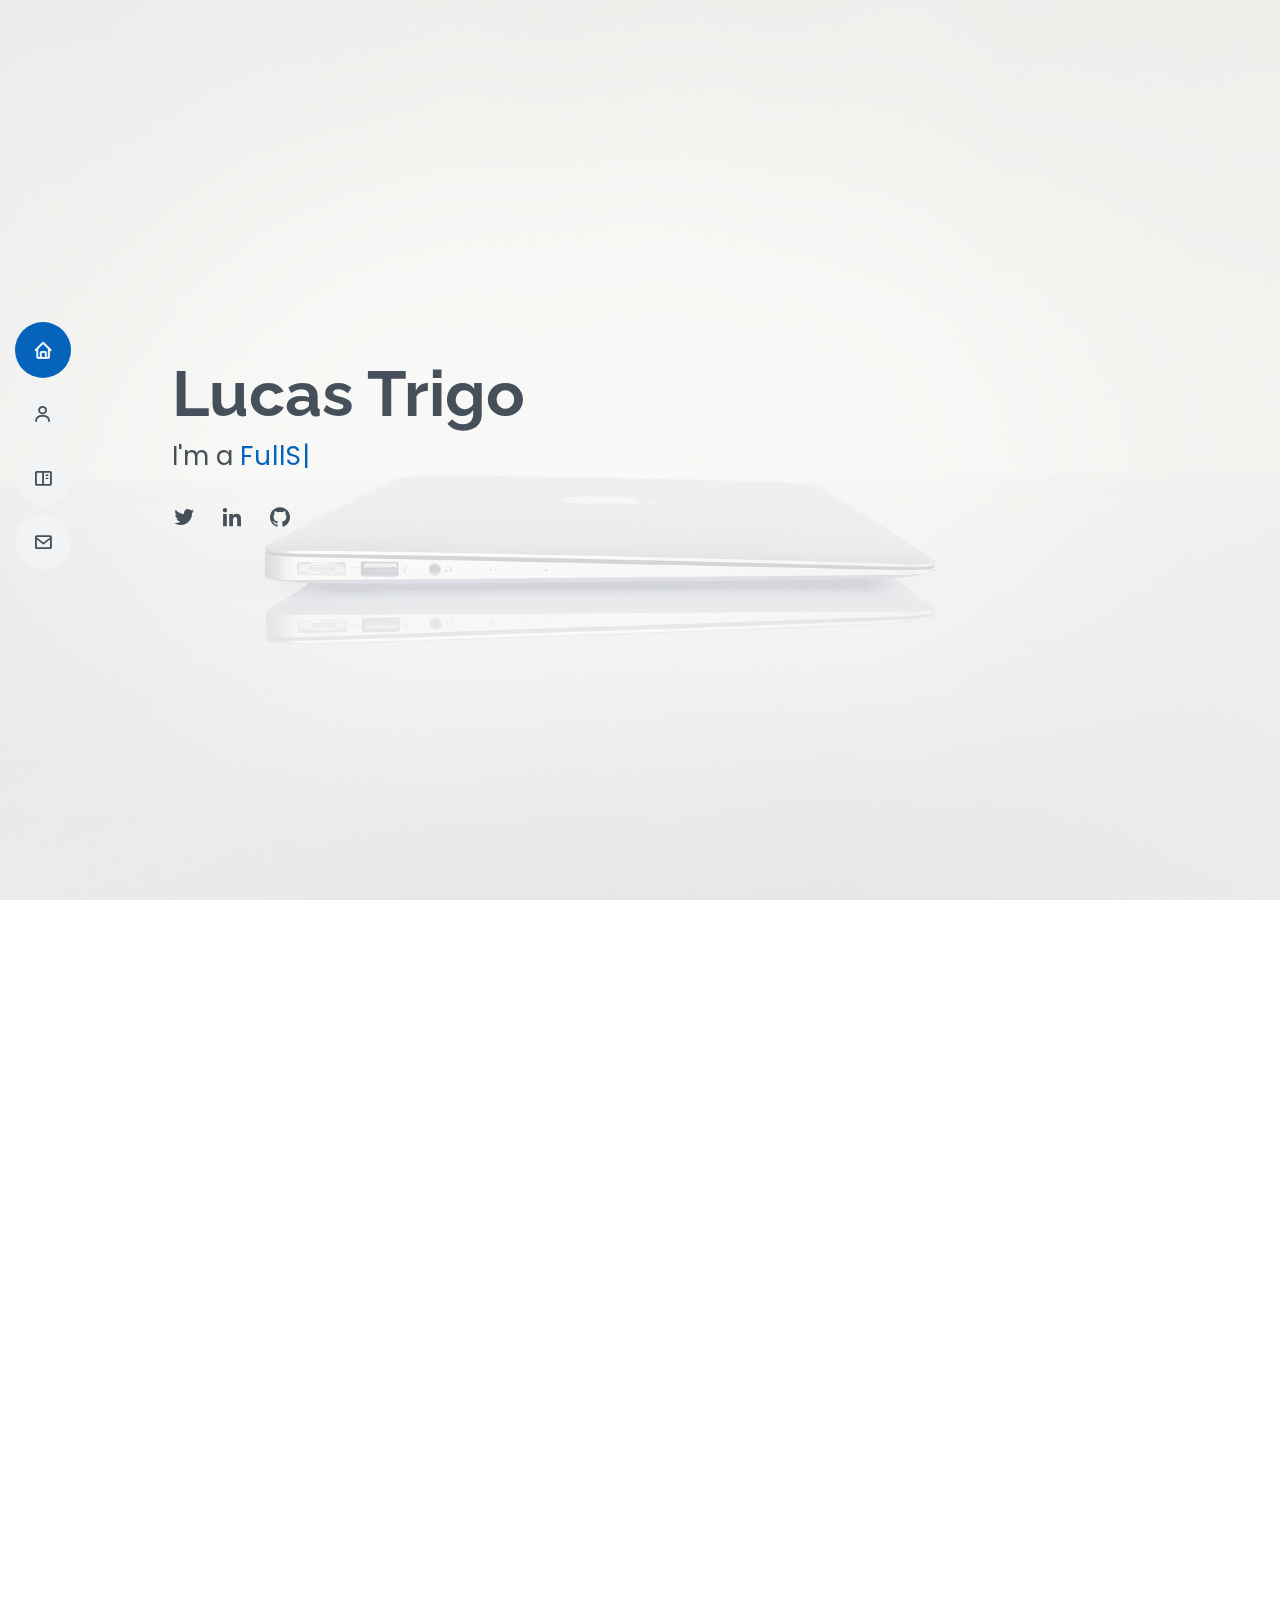
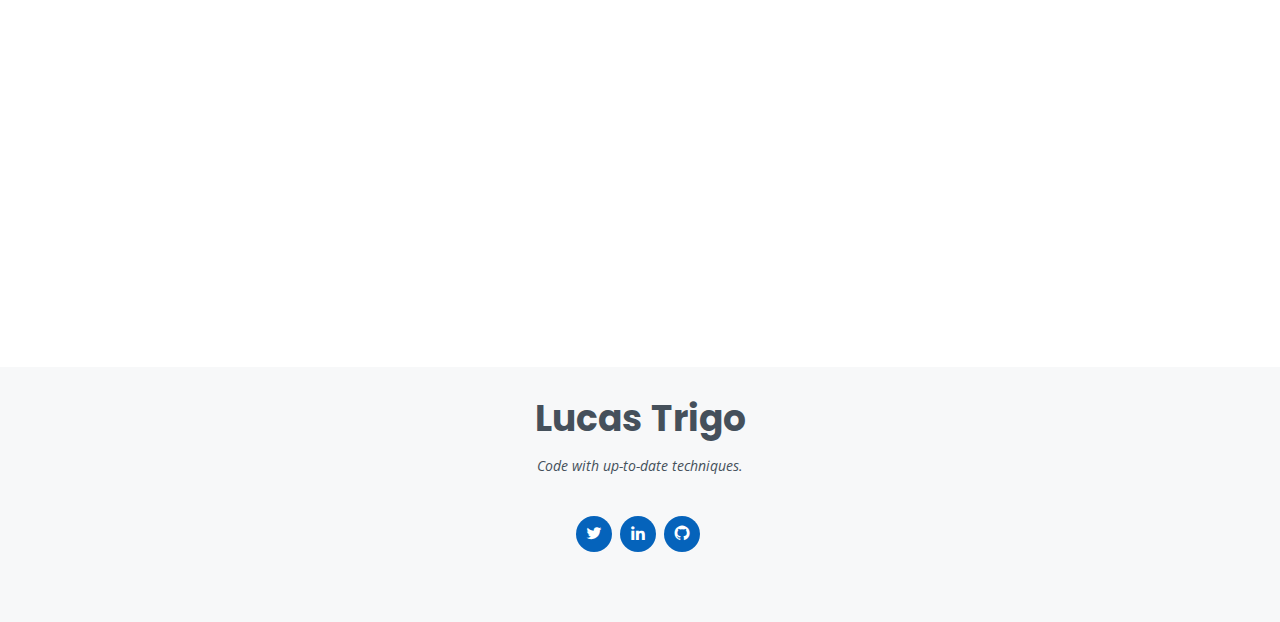
==== commit b3816903: "Updated footer" ====
--- a/index.html
+++ b/index.html
@@ -306,17 +306,12 @@
   <!-- ======= Footer ======= -->
   <footer id="footer">
     <div class="container">
-      <h3>Brandon Johnson</h3>
-      <p>Et aut eum quis fuga eos sunt ipsa nihil. Labore corporis magni eligendi fuga maxime saepe commodi placeat.</p>
+      <h3>Lucas Trigo</h3>
+      <p>Code with up-to-date techniques.</p>
       <div class="social-links">
-        <a href="#" class="twitter"><i class="bx bxl-twitter"></i></a>
-        <a href="#" class="facebook"><i class="bx bxl-facebook"></i></a>
-        <a href="#" class="instagram"><i class="bx bxl-instagram"></i></a>
-        <a href="#" class="google-plus"><i class="bx bxl-skype"></i></a>
-        <a href="#" class="linkedin"><i class="bx bxl-linkedin"></i></a>
-      </div>
-      <div class="copyright">
-        &copy; Copyright <strong><span>MyResume</span></strong>. All Rights Reserved
+        <a href="https://twitter.com/Lukeee_98" target="_BLANK" class="twitter"><i class="bx bxl-twitter"></i></a>
+        <a href="https://www.linkedin.com/in/mrlucastrigo/" target="_BLANK" class="linkedin"><i class="bx bxl-linkedin"></i></a>
+        <a href="https://github.com/LucasETrigo/" target="_BLANK" class="github"><i class="bx bxl-github"></i></a>
       </div>
       
     </div>
--- a/assets/css/style.css
+++ b/assets/css/style.css
@@ -659,12 +659,13 @@
 
 .info--contact {
   margin-left: 100px;
-  margin-top: 40px;
+  margin-bottom: 40px;
 }
 
 .contact-links i {
   margin-right: 5px;
   margin-top: 15px;
+  margin-bottom: 30px;
 }
 
 .contact-links i:hover {
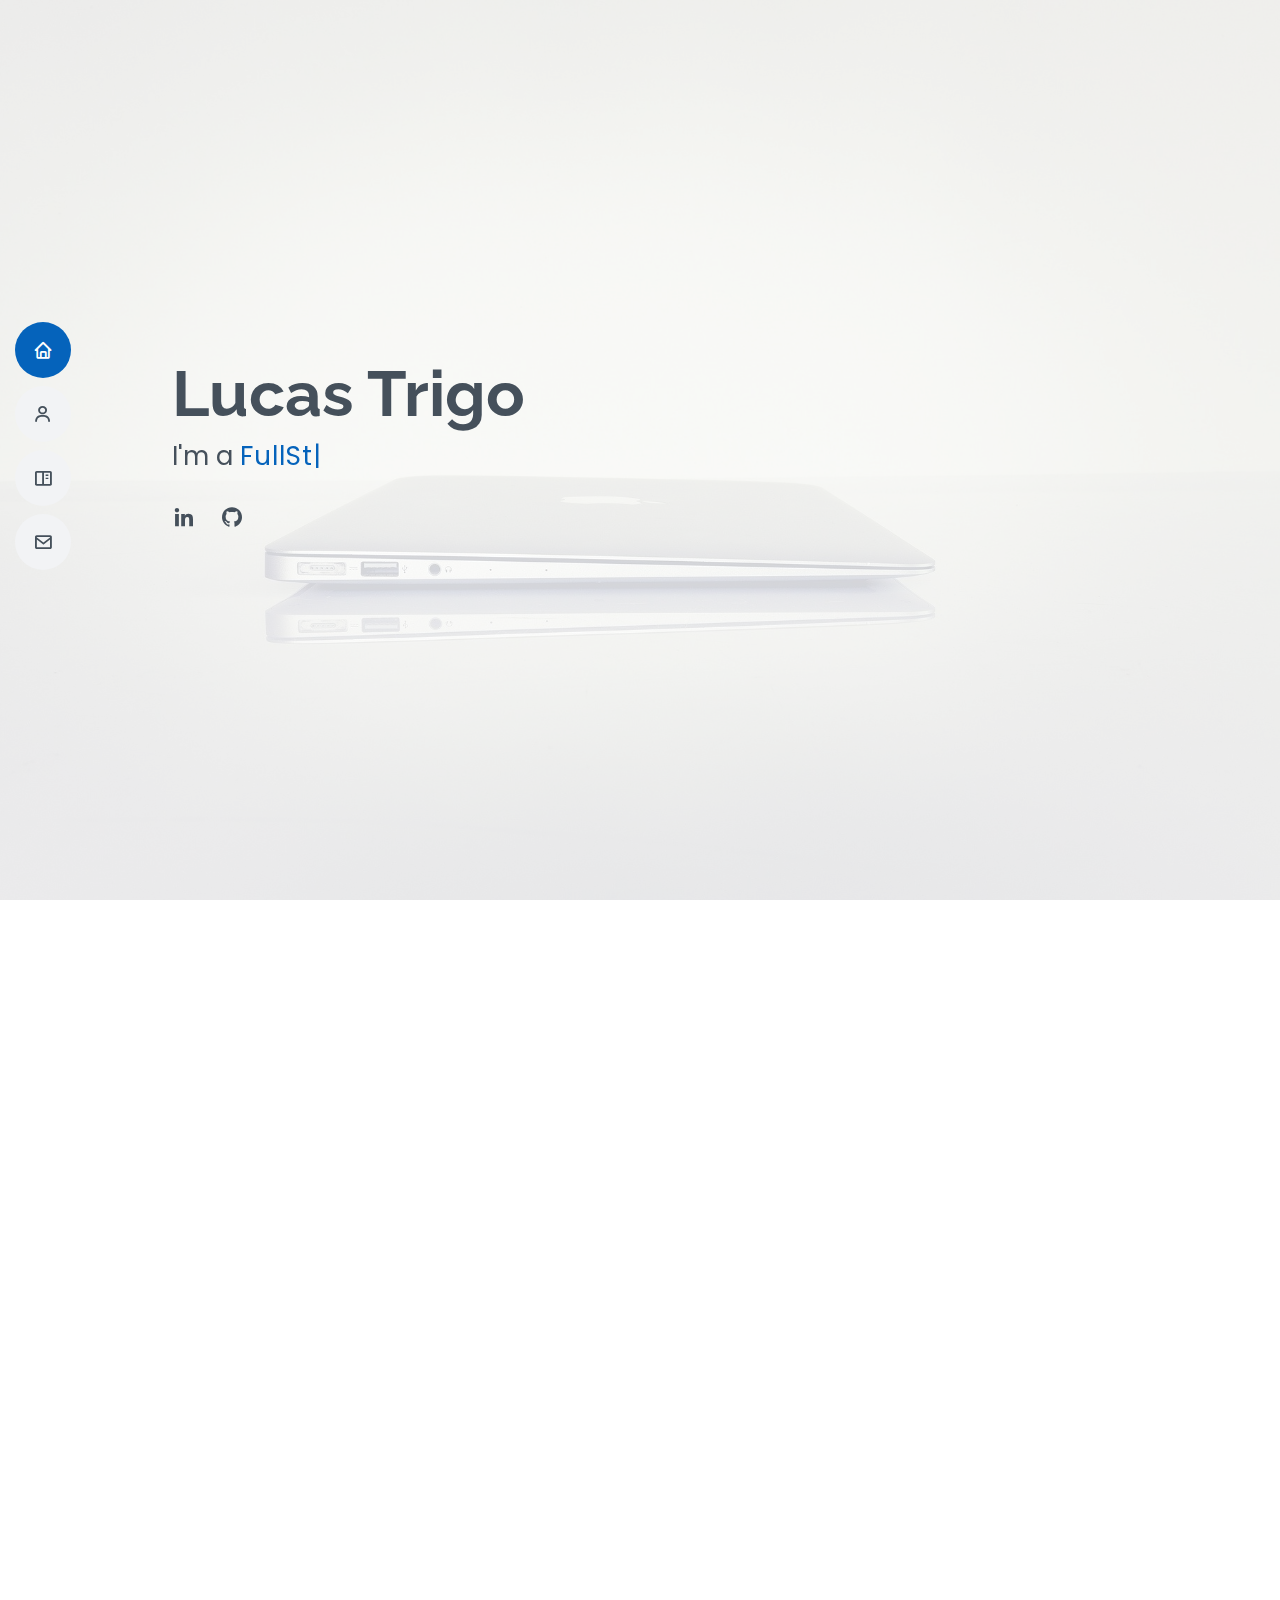
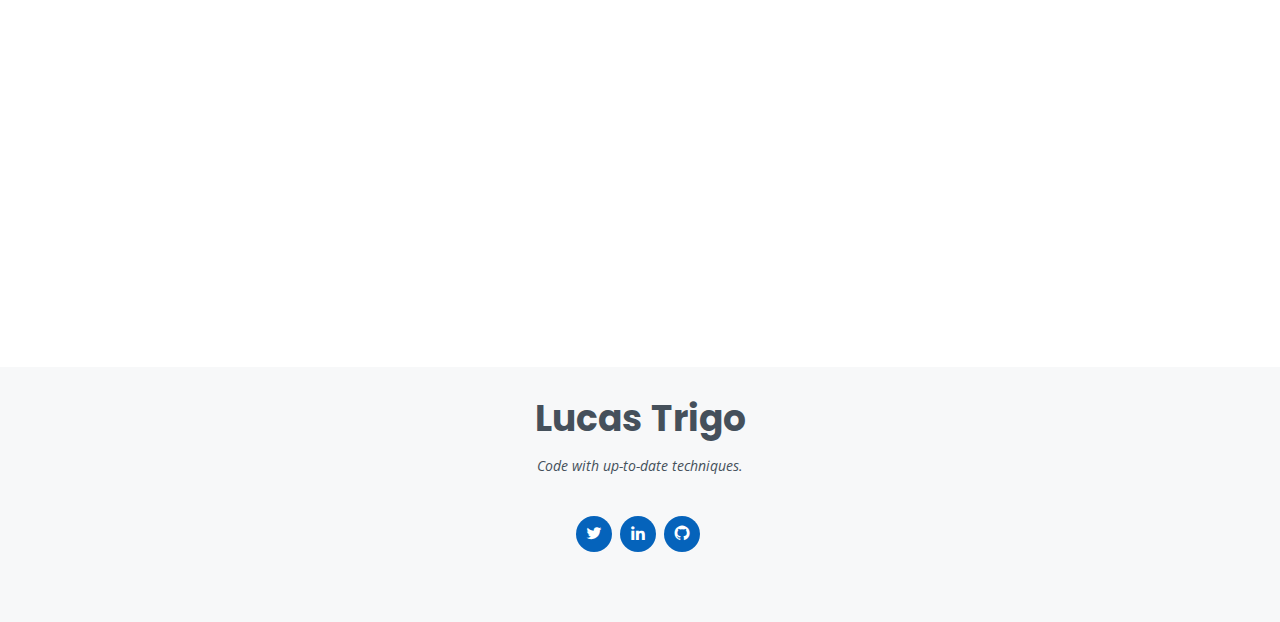
==== commit ae55249e: "Editing touches" ====
--- a/index.html
+++ b/index.html
@@ -54,7 +54,6 @@
       <h1>Lucas Trigo</h1>
       <p>I'm a <span class="typed" data-typed-items="FullStack Web Developer"></span></p>
       <div class="social-links">
-        <a href="https://twitter.com/Lukeee_98" target="_BLANK" class="twitter"><i class="bx bxl-twitter"></i></a>
         <a href="https://www.linkedin.com/in/mrlucastrigo/" target="_BLANK" class="linkedin"><i class="bx bxl-linkedin"></i></a>
         <a href="https://github.com/LucasETrigo/" target="_BLANK" class="github"><i class="bx bxl-github"></i></a>
       </div>
@@ -120,7 +119,7 @@
           <p>
             These are the technologies I use on a day to day basis
           </p>
-          <a class="btn btn-link mt-2" target="_BLANK" href="https://drive.google.com/file/d/1K2pHdQYUc4f235X6RpGyykwo02qJM6vB/view?usp=sharing">
+          <a class="btn btn-link mt-2" target="_BLANK" href="https://drive.google.com/file/d/1eIg8t4lNECre5DIvix1CS6Rj6mRDoDXJ/view?usp=sharing">
             View My Resume
           </a>
         </div>
@@ -263,7 +262,8 @@
                 <div class="address">
                   <i class="bi bi-geo-alt"></i>
                   <h4>Location:</h4>
-                  <p>Rosario, Argentina - Open to Remote</p>
+                  <p>Rosario, Argentina <br>
+                    Open to Remote</p>
                 </div>
               </div>
             </div>
--- a/assets/css/style.css
+++ b/assets/css/style.css
@@ -1,10 +1,3 @@
-/**
-* Template Name: MyResume - v4.7.0
-* Template URL: https://bootstrapmade.com/free-html-bootstrap-template-my-resume/
-* Author: BootstrapMade.com
-* License: https://bootstrapmade.com/license/
-*/
-
 /*--------------------------------------------------------------
 # General
 --------------------------------------------------------------*/
